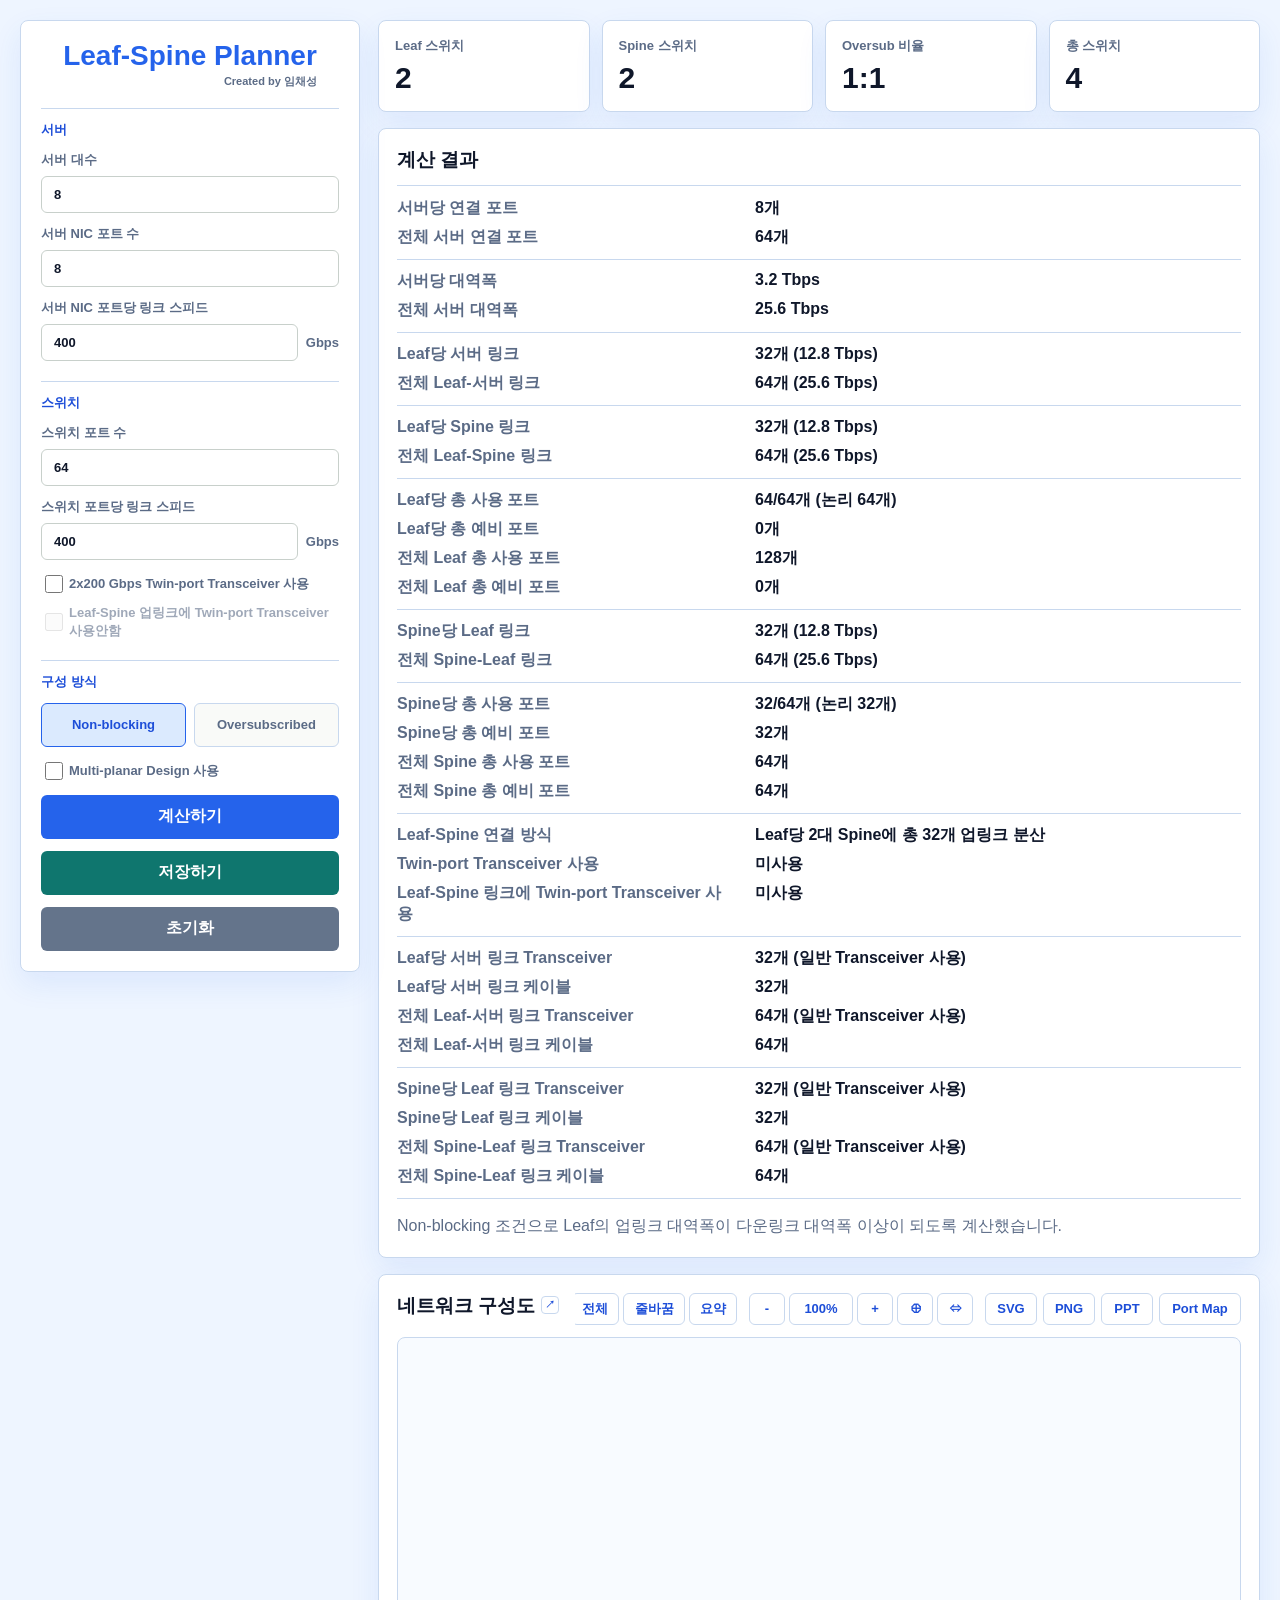
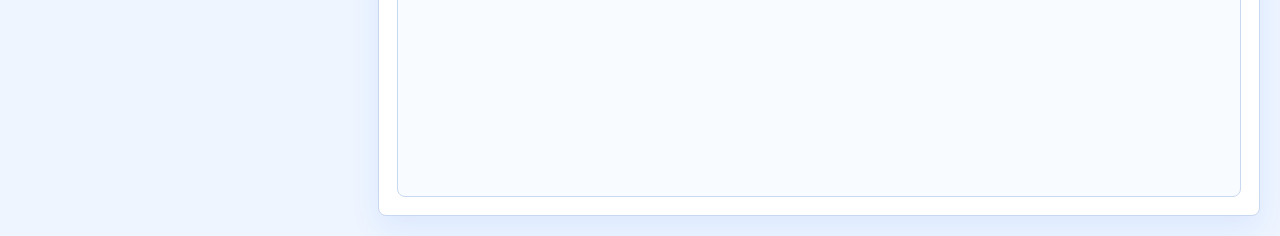
==== index.html @ 1ff8eabb "Add favicon" ====
<!doctype html>
<html lang="ko">
  <head>
    <meta charset="utf-8" />
    <meta name="viewport" content="width=device-width, initial-scale=1" />
    <title>Leaf-Spine 설계 계산기</title>
    <link rel="icon" type="image/png" sizes="96x96" href="favicon-96x96.png" />
    <link rel="stylesheet" href="styles.css" />
  </head>
  <body>
    <main class="app">
      <section class="workspace">
        <form class="panel inputs" id="networkForm">
          <div class="panel-header">
            <div class="title-lockup">
              <p class="eyebrow">Leaf-Spine Planner</p>
              <span class="title-credit">Created by 임채성</span>
            </div>
          </div>

          <div class="section-title">서버</div>
          <label>
            <span>서버 대수</span>
            <input id="serverCount" type="number" min="1" step="1" value="8" required />
          </label>
          <label>
            <span>서버 NIC 포트 수</span>
            <input id="serverNicPorts" type="number" min="1" step="1" value="8" required />
          </label>
          <label>
            <span>서버 NIC 포트당 링크 스피드</span>
            <div class="inline-field">
              <input id="serverLinkSpeed" type="number" min="1" step="1" value="400" required />
              <span>Gbps</span>
            </div>
          </label>

          <div class="section-title">스위치</div>
          <label>
            <span>스위치 포트 수</span>
            <input id="switchPorts" type="number" min="2" step="1" value="64" required />
          </label>
          <label>
            <span>스위치 포트당 링크 스피드</span>
            <div class="inline-field">
              <input id="switchLinkSpeed" type="number" min="1" step="1" value="400" required />
              <span>Gbps</span>
            </div>
          </label>
          <label class="check-row">
            <input id="useTwinPort" type="checkbox" />
            <span id="twinPortLabel">2x200 Twin-port Transceiver 사용</span>
          </label>
          <label class="check-row sub-check-row">
            <input id="disableUplinkTwinPort" type="checkbox" />
            <span>Leaf-Spine 업링크에 Twin-port Transceiver 사용안함</span>
          </label>

          <div class="section-title">구성 방식</div>
          <div class="segmented" role="radiogroup" aria-label="구성 방식">
            <label>
              <input type="radio" name="topologyMode" value="nonblocking" checked />
              <span>Non-blocking</span>
            </label>
            <label>
              <input type="radio" name="topologyMode" value="oversubscribed" />
              <span>Oversubscribed</span>
            </label>
          </div>
          <label id="oversubField" class="hidden">
            <span>목표 Oversub 비율</span>
            <div class="inline-field">
              <span>1 :</span>
              <input id="targetOversub" type="number" min="1.1" step="0.1" value="3" />
            </div>
            <small class="field-note">서버 NIC는 모두 Leaf에 연결하고, Leaf-Spine 링크 수와 대역폭을 줄여 목표 1:n oversubscription을 맞춥니다.</small>
          </label>

          <button type="submit">계산하기</button>
          <button id="exportPdf" class="save-report" type="button">저장하기</button>
          <button id="resetInputs" class="reset-inputs" type="button">초기화</button>
          <label class="check-row">
            <input id="useMultiPlanar" type="checkbox" />
            <span>Multi-planar Design 사용</span>
          </label>
          <label id="podField" class="hidden">
            <span>Pod당 서버 수</span>
            <input id="podServerCount" type="number" min="1" step="1" value="64" />
          </label>
        </form>

        <section class="results">
          <div class="summary-grid">
            <article class="metric">
              <span>Leaf 스위치</span>
              <strong id="leafCount">-</strong>
            </article>
            <article class="metric">
              <span>Spine 스위치</span>
              <strong id="spineCount">-</strong>
            </article>
            <article class="metric">
              <span>Oversub 비율</span>
              <strong id="oversubRatio">-</strong>
            </article>
            <article class="metric">
              <span>총 스위치</span>
              <strong id="totalSwitches">-</strong>
            </article>
          </div>

          <article class="panel detail">
            <div class="detail-title">
              <h2>계산 결과</h2>
              <span id="calculationStatus" class="status-badge hidden">구성 불가</span>
            </div>
            <dl id="detailList"></dl>
            <p id="message" class="message"></p>
          </article>

          <article class="panel diagram-panel">
            <div class="diagram-title">
              <div class="diagram-heading">
                <h2>네트워크 구성도</h2>
                <button id="openDiagramWindow" class="icon-button" type="button" title="새 창에서 보기" aria-label="새 창에서 보기">↗</button>
              </div>
              <div class="diagram-actions">
                <span id="diagramCaption">입력 후 구성이 표시됩니다</span>
                <div class="view-controls" aria-label="구성도 보기 방식">
                  <button id="viewFull" type="button" data-view="full">전체</button>
                  <button id="viewWrapped" type="button" data-view="wrapped">줄바꿈</button>
                  <button id="viewSummary" type="button" data-view="summary">요약</button>
                </div>
                <div class="zoom-controls" aria-label="구성도 확대 축소">
                  <button id="zoomOut" type="button" title="축소">-</button>
                  <button id="zoomReset" type="button" title="원래 크기">100%</button>
                  <button id="zoomIn" type="button" title="확대">+</button>
                  <button id="zoomCenter" type="button" title="가운데 정렬" aria-label="가운데 정렬">⨁</button>
                  <button id="zoomFit" type="button" title="화면에 맞춤" aria-label="화면에 맞춤">⇔</button>
                </div>
                <div class="export-controls" aria-label="구성도 다운로드">
                  <button id="exportSvg" type="button">SVG</button>
                  <button id="exportPng" type="button">PNG</button>
                  <button id="exportPptx" type="button">PPT</button>
                  <button id="openPortMapWindow" type="button">Port Map</button>
                </div>
              </div>
            </div>
            <div id="diagram" class="diagram" aria-label="Leaf-Spine topology diagram"></div>
          </article>
        </section>
      </section>
    </main>

    <script src="calculator.js"></script>
    <script src="export-utils.js"></script>
    <script src="diagram.js"></script>
    <script src="report.js"></script>
    <script src="app.js"></script>
    <script src="portmap.js"></script>
  </body>
</html>
---- styles.css ----
:root {
  color-scheme: light;
  font-family:
    Inter, "Segoe UI", "Noto Sans KR", Apple SD Gothic Neo, Arial, sans-serif;
  --bg: #eef5ff;
  --ink: #0f172a;
  --muted: #5b6b86;
  --line: #c8d8ee;
  --panel: #ffffff;
  --accent: #2563eb;
  --accent-dark: #1d4ed8;
  --leaf: #2563eb;
  --spine: #b45309;
  --server: #475569;
}

* {
  box-sizing: border-box;
}

body {
  margin: 0;
  min-height: 100vh;
  background: var(--bg);
  color: var(--ink);
  overflow-x: hidden;
}

.app {
  width: 100%;
  max-width: 1320px;
  margin: 0;
  padding: 20px;
}

.workspace {
  display: grid;
  grid-template-columns: 340px minmax(0, 1fr);
  gap: 18px;
  align-items: start;
}

.panel,
.metric {
  background: var(--panel);
  border: 1px solid var(--line);
  border-radius: 8px;
  box-shadow: 0 12px 30px rgba(37, 99, 235, 0.09);
}

.inputs {
  position: sticky;
  top: 20px;
  display: grid;
  gap: 12px;
  padding: 20px;
}

.panel-header {
  text-align: center;
}

.panel-header h1 {
  margin: 6px 0 4px;
  font-size: 23px;
  line-height: 1.25;
}

.title-lockup {
  display: inline-grid;
  justify-items: end;
}

.eyebrow {
  margin: 0;
  color: var(--accent);
  font-size: 28px;
  font-weight: 900;
  letter-spacing: 0;
  line-height: 1.1;
}

.title-credit {
  margin-top: 3px;
  color: var(--muted);
  font-size: 11px;
  font-weight: 800;
  line-height: 1.2;
}

.section-title {
  margin-top: 8px;
  padding-top: 12px;
  border-top: 1px solid var(--line);
  color: var(--accent-dark);
  font-size: 13px;
  font-weight: 800;
}

label {
  display: grid;
  gap: 7px;
  color: var(--muted);
  font-size: 13px;
  font-weight: 700;
}

input {
  width: 100%;
  border: 1px solid #c8d0cb;
  border-radius: 6px;
  padding: 10px 12px;
  color: var(--ink);
  font: inherit;
  background: #fff;
}

input:focus {
  outline: 3px solid rgba(37, 99, 235, 0.16);
  border-color: var(--accent);
}

.inline-field {
  display: grid;
  grid-template-columns: 1fr auto;
  gap: 8px;
  align-items: center;
}

.inline-field span {
  color: var(--muted);
  font-weight: 800;
}

.field-note {
  display: block;
  margin-top: 7px;
  color: var(--muted);
  font-size: 12px;
  line-height: 1.45;
}

.check-row {
  grid-template-columns: 18px 1fr;
  gap: 10px;
  align-items: center;
}

.check-row input {
  width: 18px;
  height: 18px;
}

.sub-check-row {
  margin-top: -4px;
}

.check-row.is-disabled {
  color: var(--muted);
  opacity: 0.58;
}

.check-row.is-disabled input {
  cursor: not-allowed;
}

.segmented {
  display: grid;
  grid-template-columns: 1fr 1fr;
  gap: 8px;
}

.segmented label {
  display: block;
}

.segmented input {
  position: absolute;
  opacity: 0;
}

.segmented span {
  display: grid;
  min-height: 44px;
  place-items: center;
  border: 1px solid var(--line);
  border-radius: 6px;
  background: #f9faf8;
  color: var(--muted);
  font-size: 13px;
  font-weight: 800;
}

.segmented input:checked + span {
  border-color: var(--accent);
  background: #dbeafe;
  color: var(--accent-dark);
}

.hidden {
  display: none;
}

button {
  min-height: 44px;
  border: 0;
  border-radius: 6px;
  background: var(--accent);
  color: #fff;
  font: inherit;
  font-weight: 900;
  cursor: pointer;
}

button:hover {
  background: var(--accent-dark);
}

.inputs button[type="submit"] {
  order: 99;
}

.save-report {
  order: 100;
  background: #0f766e;
}

.save-report:hover {
  background: #115e59;
}

.reset-inputs {
  order: 101;
  background: #64748b;
}

.reset-inputs:hover {
  background: #475569;
}

.results {
  display: grid;
  gap: 16px;
}

.summary-grid {
  display: grid;
  grid-template-columns: repeat(4, minmax(0, 1fr));
  gap: 12px;
}

.metric {
  padding: 16px;
}

.metric span {
  display: block;
  color: var(--muted);
  font-size: 13px;
  font-weight: 800;
}

.metric strong {
  display: block;
  margin-top: 6px;
  font-size: 30px;
}

.detail,
.diagram-panel {
  padding: 18px;
}

h2 {
  margin: 0 0 12px;
  font-size: 19px;
}

.detail-title {
  display: flex;
  align-items: center;
  gap: 8px;
  margin-bottom: 12px;
  padding-bottom: 12px;
  border-bottom: 1px solid var(--line);
}

.detail-title h2 {
  margin: 0;
}

.status-badge {
  display: inline-grid;
  min-height: 22px;
  place-items: center;
  border: 1px solid #fecaca;
  border-radius: 999px;
  background: #fff1f2;
  color: #be123c;
  font-size: 12px;
  font-weight: 900;
  padding: 0 9px;
  white-space: nowrap;
}

.status-badge.hidden {
  display: none;
}

dl {
  display: grid;
  grid-template-columns: minmax(180px, 0.7fr) 1fr;
  gap: 8px 18px;
  margin: 0;
}

dt {
  color: var(--muted);
  font-weight: 800;
}

dd {
  margin: 0;
  font-weight: 750;
}

.detail-separator {
  grid-column: 1 / -1;
  height: 1px;
  margin: 3px 0;
  border-top: 1px solid var(--line);
}

.message {
  margin: 12px 0 0;
  color: var(--muted);
  line-height: 1.55;
}

.diagram-title {
  display: grid;
  grid-template-columns: max-content minmax(0, 1fr);
  gap: 16px;
  align-items: start;
  margin-bottom: 12px;
}

.diagram-heading {
  display: flex;
  gap: 6px;
  align-items: center;
  min-width: 0;
}

.diagram-heading h2 {
  margin: 0;
  white-space: nowrap;
}

.icon-button {
  display: inline-grid;
  width: 18px;
  min-height: 18px;
  place-items: center;
  border: 1px solid var(--line);
  border-radius: 4px;
  background: #fff;
  color: var(--accent-dark);
  font-size: 10px;
  font-weight: 900;
  line-height: 1;
  padding: 0;
  transform: translateY(-1px);
}

.icon-button:hover {
  background: #dbeafe;
}

.diagram-actions {
  display: flex;
  gap: 12px;
  align-items: center;
  flex-wrap: nowrap;
  justify-content: flex-end;
  min-width: 0;
  overflow: hidden;
}

@media (min-width: 1600px) {
  .workspace {
    grid-template-columns: 340px minmax(0, 1fr);
  }

  .summary-grid {
    gap: 14px;
  }
}

.diagram-actions span {
  flex: 0 1 auto;
  min-width: 0;
  color: var(--muted);
  font-size: 13px;
  font-weight: 800;
  overflow: hidden;
  text-overflow: ellipsis;
  white-space: nowrap;
}

.zoom-controls,
.view-controls,
.export-controls {
  display: inline-grid;
  align-items: center;
  flex: 0 0 auto;
}

.view-controls {
  grid-template-columns: 48px 62px 48px;
  gap: 4px;
}

.zoom-controls {
  grid-template-columns: 36px 64px 36px 36px 36px;
  gap: 4px;
}

.export-controls {
  grid-template-columns: 52px 52px 52px 82px;
  gap: 6px;
}

.zoom-controls button,
.view-controls button,
.export-controls button {
  min-height: 32px;
  padding: 0;
  border: 1px solid var(--line);
  border-radius: 6px;
  background: #fff;
  color: var(--accent-dark);
  font-size: 13px;
  font-weight: 900;
}

.zoom-controls button:hover,
.view-controls button:hover,
.export-controls button:hover {
  background: #dbeafe;
}

.view-controls button.is-active {
  background: var(--accent);
  border-color: var(--accent);
  color: #fff;
}

.diagram {
  position: relative;
  overflow: hidden;
  border: 1px solid var(--line);
  border-radius: 8px;
  background: #f8fbff;
  overscroll-behavior: contain;
  height: 560px;
  height: clamp(460px, calc(100vh - 540px), 540px);
  cursor: grab;
  user-select: none;
  -webkit-user-select: none;
  touch-action: none;
}

.diagram.is-dragging {
  cursor: grabbing;
}

svg {
  display: block;
  width: 100%;
  height: 100%;
  shape-rendering: geometricPrecision;
  text-rendering: geometricPrecision;
}

.link {
  stroke: #5f8f73;
  stroke-width: 1.35;
  vector-effect: non-scaling-stroke;
}

.uplink {
  stroke: #8d6b54;
  stroke-width: 1.45;
  vector-effect: non-scaling-stroke;
}

.node rect,
.node circle {
  stroke-width: 1.2;
  vector-effect: non-scaling-stroke;
}

.node text {
  fill: #fff;
  font-size: 12px;
  font-weight: 800;
  text-anchor: middle;
  dominant-baseline: middle;
}

.ellipsis-node rect {
  fill: #eef2f7;
  stroke: #94a3b8;
  stroke-dasharray: 4 4;
}

.ellipsis-node text {
  fill: #334155;
  font-size: 18px;
}

.ellipsis-node .ellipsis-label {
  fill: #64748b;
  font-size: 10px;
}

.spine .switch-body {
  fill: var(--spine);
  stroke: #92400e;
}

.leaf .switch-body {
  fill: var(--leaf);
  stroke: #1e40af;
}

.switch-face {
  fill: rgba(255, 255, 255, 0.14);
  stroke: rgba(255, 255, 255, 0.22);
}

.switch-port {
  fill: #e5e7eb;
  stroke: #111827;
  stroke-width: 0.6;
}

.switch-led {
  fill: #86efac;
  stroke: #166534;
  stroke-width: 0.7;
}

.spine text,
.leaf text {
  fill: var(--ink);
  font-size: 11px;
}

.server rect {
  fill: var(--server);
  stroke: #334155;
}

.server .server-body {
  fill: var(--server);
  stroke: #334155;
}

.server .server-face {
  fill: #64748b;
  stroke: #334155;
}

.server .nic-port {
  fill: #bbf7d0;
  stroke: #1f2937;
  stroke-width: 0.8;
}

.server .server-led {
  fill: #86efac;
  stroke: #166534;
  stroke-width: 0.7;
}

.server .server-name {
  font-size: 11px;
  fill: var(--ink);
}

.row-label {
  fill: var(--muted);
  font-size: 12px;
  font-weight: 900;
  text-anchor: start;
  dominant-baseline: middle;
}

.label-gutter {
  fill: #f8fbff;
  stroke: none;
}

.hint text {
  fill: var(--muted);
  font-size: 13px;
  font-weight: 800;
}

@media (max-width: 980px) {
  .app {
    padding: 14px;
  }

  .workspace,
  .summary-grid {
    grid-template-columns: 1fr;
  }

  .inputs {
    position: static;
  }

  .diagram {
    height: 520px;
  }

  dl {
    grid-template-columns: 1fr;
    gap: 4px;
  }

  dd {
    margin-bottom: 8px;
  }
}

@media print {
  @page {
    size: A4 portrait;
    margin: 8mm;
  }

  * {
    print-color-adjust: exact;
    -webkit-print-color-adjust: exact;
  }

  body {
    min-width: 0;
    background: #fff;
  }

  .app {
    width: 100%;
    max-width: none;
    padding: 0;
  }

  .workspace {
    display: block;
  }

  .panel {
    break-inside: avoid;
    box-shadow: none;
    border-color: #c8d8ee;
    padding: 10px;
  }

  .inputs {
    position: static;
    display: grid;
    grid-template-columns: repeat(3, 1fr);
    gap: 6px 10px;
    margin-bottom: 8px;
  }

  .inputs h1,
  .inputs button[type="submit"],
  .save-report,
  .reset-inputs,
  .diagram-actions,
  .icon-button {
    display: none;
  }

  .outputs {
    display: block;
  }

  .summary-grid {
    grid-template-columns: repeat(4, 1fr);
    gap: 8px;
    margin-bottom: 8px;
  }

  .detail {
    margin-bottom: 8px;
  }

  .detail dl {
    grid-template-columns: repeat(2, minmax(0, 1fr));
    gap: 4px 10px;
  }

  .diagram-panel {
    break-before: auto;
  }

  .diagram-title {
    margin-bottom: 8px;
  }

  .diagram {
    height: 118mm;
    border-color: #c8d8ee;
    cursor: default;
  }

  .diagram svg {
    width: 100%;
    height: 100%;
  }
}
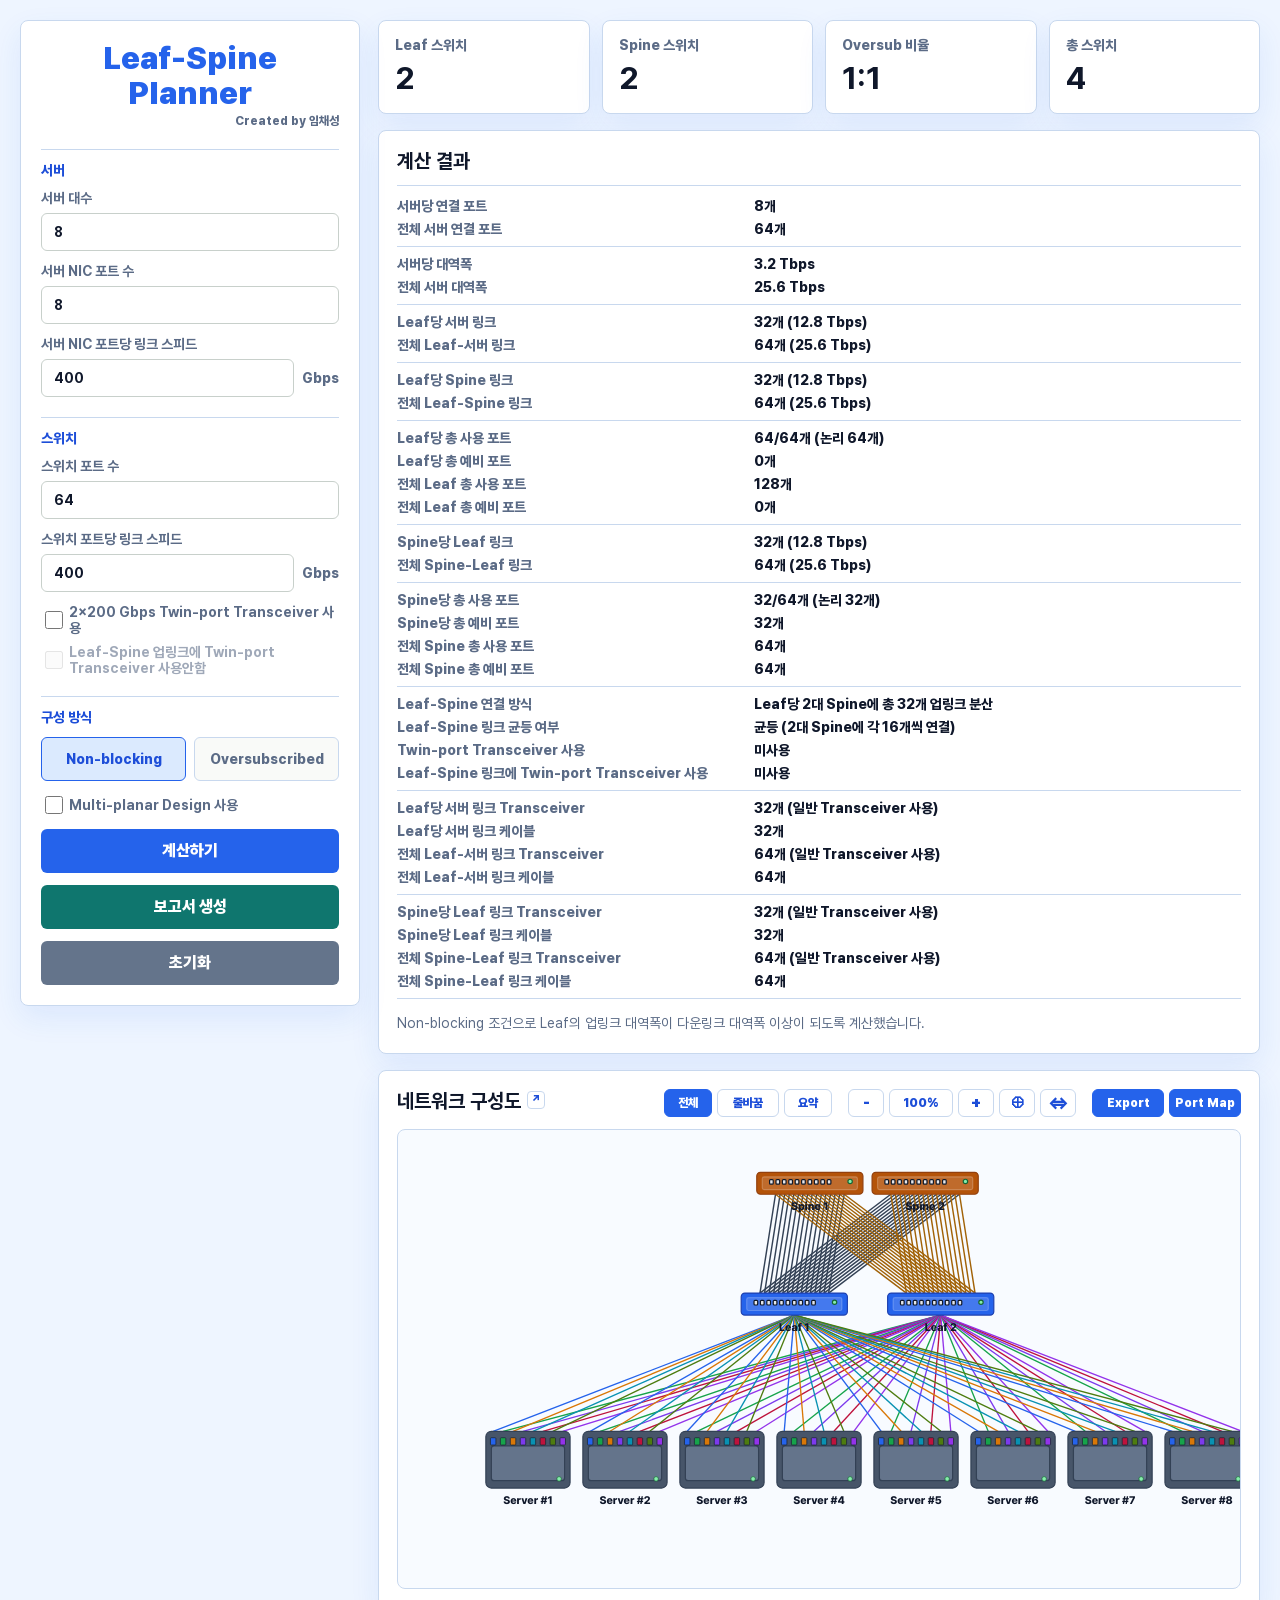
==== commit 74cb800d: "Finalize export and embedded font support" ====
--- a/index.html
+++ b/index.html
@@ -77,7 +77,13 @@
           </label>
 
           <button type="submit">계산하기</button>
-          <button id="exportPdf" class="save-report" type="button">저장하기</button>
+          <div id="reportExportMenu" class="export-menu report-export">
+            <button id="exportPdf" class="save-report" type="button">보고서 생성</button>
+            <div class="export-menu-list" role="menu" aria-label="보고서 저장 형식">
+              <button type="button" data-export-value="svg">SVG</button>
+              <button type="button" data-export-value="pdf">PDF</button>
+            </div>
+          </div>
           <button id="resetInputs" class="reset-inputs" type="button">초기화</button>
           <label class="check-row">
             <input id="useMultiPlanar" type="checkbox" />
@@ -139,9 +145,14 @@
                   <button id="zoomFit" type="button" title="화면에 맞춤" aria-label="화면에 맞춤">⇔</button>
                 </div>
                 <div class="export-controls" aria-label="구성도 다운로드">
-                  <button id="exportSvg" type="button">SVG</button>
-                  <button id="exportPng" type="button">PNG</button>
-                  <button id="exportPptx" type="button">PPT</button>
+                  <div id="topologyExportMenu" class="export-menu">
+                    <button id="exportDiagram" type="button">Export</button>
+                    <div class="export-menu-list" role="menu" aria-label="구성도 저장 형식">
+                      <button type="button" data-export-value="svg">SVG</button>
+                      <button type="button" data-export-value="png">PNG</button>
+                      <button type="button" data-export-value="ppt">PPT</button>
+                    </div>
+                  </div>
                   <button id="openPortMapWindow" type="button">Port Map</button>
                 </div>
               </div>
@@ -155,6 +166,7 @@
     <script src="calculator.js"></script>
     <script src="export-utils.js"></script>
     <script src="diagram.js"></script>
+    <script src="report-font.js"></script>
     <script src="report.js"></script>
     <script src="app.js"></script>
     <script src="portmap.js"></script>
--- a/styles.css
+++ b/styles.css
@@ -1,7 +1,7 @@
-:root {
+﻿:root {
   color-scheme: light;
   font-family:
-    Inter, "Segoe UI", "Noto Sans KR", Apple SD Gothic Neo, Arial, sans-serif;
+    "Pretendard", Arial, sans-serif;
   --bg: #eef5ff;
   --ink: #0f172a;
   --muted: #5b6b86;
@@ -14,6 +14,78 @@
   --server: #475569;
 }
 
+@font-face {
+  font-family: "Pretendard";
+  src: url("fonts/Pretendard-Thin.ttf") format("truetype");
+  font-weight: 100;
+  font-style: normal;
+  font-display: swap;
+}
+
+@font-face {
+  font-family: "Pretendard";
+  src: url("fonts/Pretendard-ExtraLight.ttf") format("truetype");
+  font-weight: 200;
+  font-style: normal;
+  font-display: swap;
+}
+
+@font-face {
+  font-family: "Pretendard";
+  src: url("fonts/Pretendard-Light.ttf") format("truetype");
+  font-weight: 300;
+  font-style: normal;
+  font-display: swap;
+}
+
+@font-face {
+  font-family: "Pretendard";
+  src: url("fonts/Pretendard-Regular.ttf") format("truetype");
+  font-weight: 400;
+  font-style: normal;
+  font-display: swap;
+}
+
+@font-face {
+  font-family: "Pretendard";
+  src: url("fonts/Pretendard-Medium.ttf") format("truetype");
+  font-weight: 500;
+  font-style: normal;
+  font-display: swap;
+}
+
+@font-face {
+  font-family: "Pretendard";
+  src: url("fonts/Pretendard-SemiBold.ttf") format("truetype");
+  font-weight: 600;
+  font-style: normal;
+  font-display: swap;
+}
+
+@font-face {
+  font-family: "Pretendard";
+  src: url("fonts/Pretendard-Bold.ttf") format("truetype");
+  font-weight: 700;
+  font-style: normal;
+  font-display: swap;
+}
+
+@font-face {
+  font-family: "Pretendard";
+  src: url("fonts/Pretendard-ExtraBold.ttf") format("truetype");
+  font-weight: 800;
+  font-style: normal;
+  font-display: swap;
+}
+
+@font-face {
+  font-family: "Pretendard";
+  src: url("fonts/Pretendard-Black.ttf") format("truetype");
+  font-weight: 900;
+  font-style: normal;
+  font-display: swap;
+}
+
 * {
   box-sizing: border-box;
 }
@@ -62,7 +134,7 @@
 
 .panel-header h1 {
   margin: 6px 0 4px;
-  font-size: 23px;
+  font-size: 25px;
   line-height: 1.25;
 }
 
@@ -74,7 +146,7 @@
 .eyebrow {
   margin: 0;
   color: var(--accent);
-  font-size: 28px;
+  font-size: 32px;
   font-weight: 900;
   letter-spacing: 0;
   line-height: 1.1;
@@ -83,7 +155,7 @@
 .title-credit {
   margin-top: 3px;
   color: var(--muted);
-  font-size: 11px;
+  font-size: 12px;
   font-weight: 800;
   line-height: 1.2;
 }
@@ -93,7 +165,7 @@
   padding-top: 12px;
   border-top: 1px solid var(--line);
   color: var(--accent-dark);
-  font-size: 13px;
+  font-size: 14px;
   font-weight: 800;
 }
 
@@ -101,7 +173,7 @@
   display: grid;
   gap: 7px;
   color: var(--muted);
-  font-size: 13px;
+  font-size: 14px;
   font-weight: 700;
 }
 
@@ -115,11 +187,27 @@
   background: #fff;
 }
 
+select {
+  min-height: 44px;
+  border: 1px solid var(--line);
+  border-radius: 6px;
+  padding: 0 34px 0 12px;
+  color: var(--ink);
+  font: inherit;
+  font-weight: 900;
+  background: #fff;
+}
+
 input:focus {
   outline: 3px solid rgba(37, 99, 235, 0.16);
   border-color: var(--accent);
 }
 
+select:focus {
+  outline: 3px solid rgba(37, 99, 235, 0.16);
+  border-color: var(--accent);
+}
+
 .inline-field {
   display: grid;
   grid-template-columns: 1fr auto;
@@ -134,10 +222,11 @@
 
 .field-note {
   display: block;
-  margin-top: 7px;
-  color: var(--muted);
-  font-size: 12px;
-  line-height: 1.45;
+  margin: 12px 0 0;
+  color: var(--muted);
+  font-size: 14px;
+  font-weight: 400;
+  line-height: 1.55;
 }
 
 .check-row {
@@ -187,7 +276,7 @@
   border-radius: 6px;
   background: #f9faf8;
   color: var(--muted);
-  font-size: 13px;
+  font-size: 14px;
   font-weight: 800;
 }
 
@@ -220,8 +309,12 @@
   order: 99;
 }
 
+.report-export {
+  order: 100;
+}
+
 .save-report {
-  order: 100;
+  width: 100%;
   background: #0f766e;
 }
 
@@ -256,14 +349,14 @@
 .metric span {
   display: block;
   color: var(--muted);
-  font-size: 13px;
+  font-size: 14px;
   font-weight: 800;
 }
 
 .metric strong {
   display: block;
   margin-top: 6px;
-  font-size: 30px;
+  font-size: 32px;
 }
 
 .detail,
@@ -273,7 +366,7 @@
 
 h2 {
   margin: 0 0 12px;
-  font-size: 19px;
+  font-size: 20px;
 }
 
 .detail-title {
@@ -297,7 +390,7 @@
   border-radius: 999px;
   background: #fff1f2;
   color: #be123c;
-  font-size: 12px;
+  font-size: 14px;
   font-weight: 900;
   padding: 0 9px;
   white-space: nowrap;
@@ -310,30 +403,33 @@
 dl {
   display: grid;
   grid-template-columns: minmax(180px, 0.7fr) 1fr;
-  gap: 8px 18px;
+  gap: 7px 16px;
   margin: 0;
 }
 
 dt {
   color: var(--muted);
+  font-size: 14px;
   font-weight: 800;
 }
 
 dd {
   margin: 0;
+  font-size: 14px;
   font-weight: 750;
 }
 
 .detail-separator {
   grid-column: 1 / -1;
   height: 1px;
-  margin: 3px 0;
+  margin: 2px 0;
   border-top: 1px solid var(--line);
 }
 
 .message {
   margin: 12px 0 0;
   color: var(--muted);
+  font-size: 14px;
   line-height: 1.55;
 }
 
@@ -366,7 +462,7 @@
   border-radius: 4px;
   background: #fff;
   color: var(--accent-dark);
-  font-size: 10px;
+  font-size: 11px;
   font-weight: 900;
   line-height: 1;
   padding: 0;
@@ -379,12 +475,12 @@
 
 .diagram-actions {
   display: flex;
-  gap: 12px;
+  gap: 16px;
   align-items: center;
   flex-wrap: nowrap;
   justify-content: flex-end;
   min-width: 0;
-  overflow: hidden;
+  overflow: visible;
 }
 
 @media (min-width: 1600px) {
@@ -401,7 +497,7 @@
   flex: 0 1 auto;
   min-width: 0;
   color: var(--muted);
-  font-size: 13px;
+  font-size: 14px;
   font-weight: 800;
   overflow: hidden;
   text-overflow: ellipsis;
@@ -418,36 +514,110 @@
 
 .view-controls {
   grid-template-columns: 48px 62px 48px;
-  gap: 4px;
+  gap: 5px;
 }
 
 .zoom-controls {
   grid-template-columns: 36px 64px 36px 36px 36px;
-  gap: 4px;
-}
-
-.export-controls {
-  grid-template-columns: 52px 52px 52px 82px;
-  gap: 6px;
+  gap: 5px;
 }
 
 .zoom-controls button,
 .view-controls button,
 .export-controls button {
-  min-height: 32px;
+  min-height: 28px;
   padding: 0;
   border: 1px solid var(--line);
   border-radius: 6px;
   background: #fff;
   color: var(--accent-dark);
-  font-size: 13px;
+  font-size: 12px;
   font-weight: 900;
+}
+
+.export-controls {
+  display: flex;
+  gap: 5px;
+}
+
+.export-controls .export-menu,
+.export-controls #exportDiagram,
+.export-controls #openPortMapWindow {
+  width: 72px;
+}
+
+.export-controls #exportDiagram,
+.export-controls #openPortMapWindow {
+  border-color: var(--accent);
+  background: var(--accent);
+  color: #fff;
 }
 
 .zoom-controls button:hover,
 .view-controls button:hover,
 .export-controls button:hover {
   background: #dbeafe;
+}
+
+.export-controls #exportDiagram:hover,
+.export-controls #openPortMapWindow:hover {
+  border-color: var(--accent-dark);
+  background: var(--accent-dark);
+}
+
+.export-menu {
+  position: relative;
+  min-width: 0;
+}
+
+.export-menu-list {
+  position: absolute;
+  top: calc(100% + 6px);
+  right: 0;
+  z-index: 20;
+  display: none;
+  min-width: 100%;
+  padding: 6px;
+  border: 1px solid var(--line);
+  border-radius: 8px;
+  background: #fff;
+  box-shadow: 0 14px 34px rgba(15, 23, 42, 0.16);
+}
+
+.export-menu.is-open .export-menu-list {
+  display: grid;
+  gap: 4px;
+}
+
+.report-export .export-menu-list {
+  left: 0;
+  right: auto;
+  width: 100%;
+}
+
+.export-menu-list button {
+  width: 100%;
+  min-height: 28px;
+  justify-content: start;
+  padding: 0 10px;
+  border: 0;
+  background: #fff;
+  color: var(--accent-dark);
+  text-align: left;
+  font-size: 12px;
+  font-weight: 900;
+}
+
+.export-menu-list button:hover {
+  background: #dbeafe;
+}
+
+.zoom-controls button {
+  font-size: 16px;
+}
+
+#zoomReset {
+  font-size: 12px;
 }
 
 .view-controls button.is-active {
@@ -503,7 +673,7 @@
 
 .node text {
   fill: #fff;
-  font-size: 12px;
+  font-size: 14px;
   font-weight: 800;
   text-anchor: middle;
   dominant-baseline: middle;
@@ -517,12 +687,12 @@
 
 .ellipsis-node text {
   fill: #334155;
-  font-size: 18px;
+  font-size: 19px;
 }
 
 .ellipsis-node .ellipsis-label {
   fill: #64748b;
-  font-size: 10px;
+  font-size: 11px;
 }
 
 .spine .switch-body {
@@ -555,7 +725,7 @@
 .spine text,
 .leaf text {
   fill: var(--ink);
-  font-size: 11px;
+  font-size: 12px;
 }
 
 .server rect {
@@ -586,13 +756,13 @@
 }
 
 .server .server-name {
-  font-size: 11px;
+  font-size: 12px;
   fill: var(--ink);
 }
 
 .row-label {
   fill: var(--muted);
-  font-size: 12px;
+  font-size: 14px;
   font-weight: 900;
   text-anchor: start;
   dominant-baseline: middle;
@@ -605,7 +775,7 @@
 
 .hint text {
   fill: var(--muted);
-  font-size: 13px;
+  font-size: 14px;
   font-weight: 800;
 }
 
@@ -680,7 +850,7 @@
 
   .inputs h1,
   .inputs button[type="submit"],
-  .save-report,
+  .report-export,
   .reset-inputs,
   .diagram-actions,
   .icon-button {
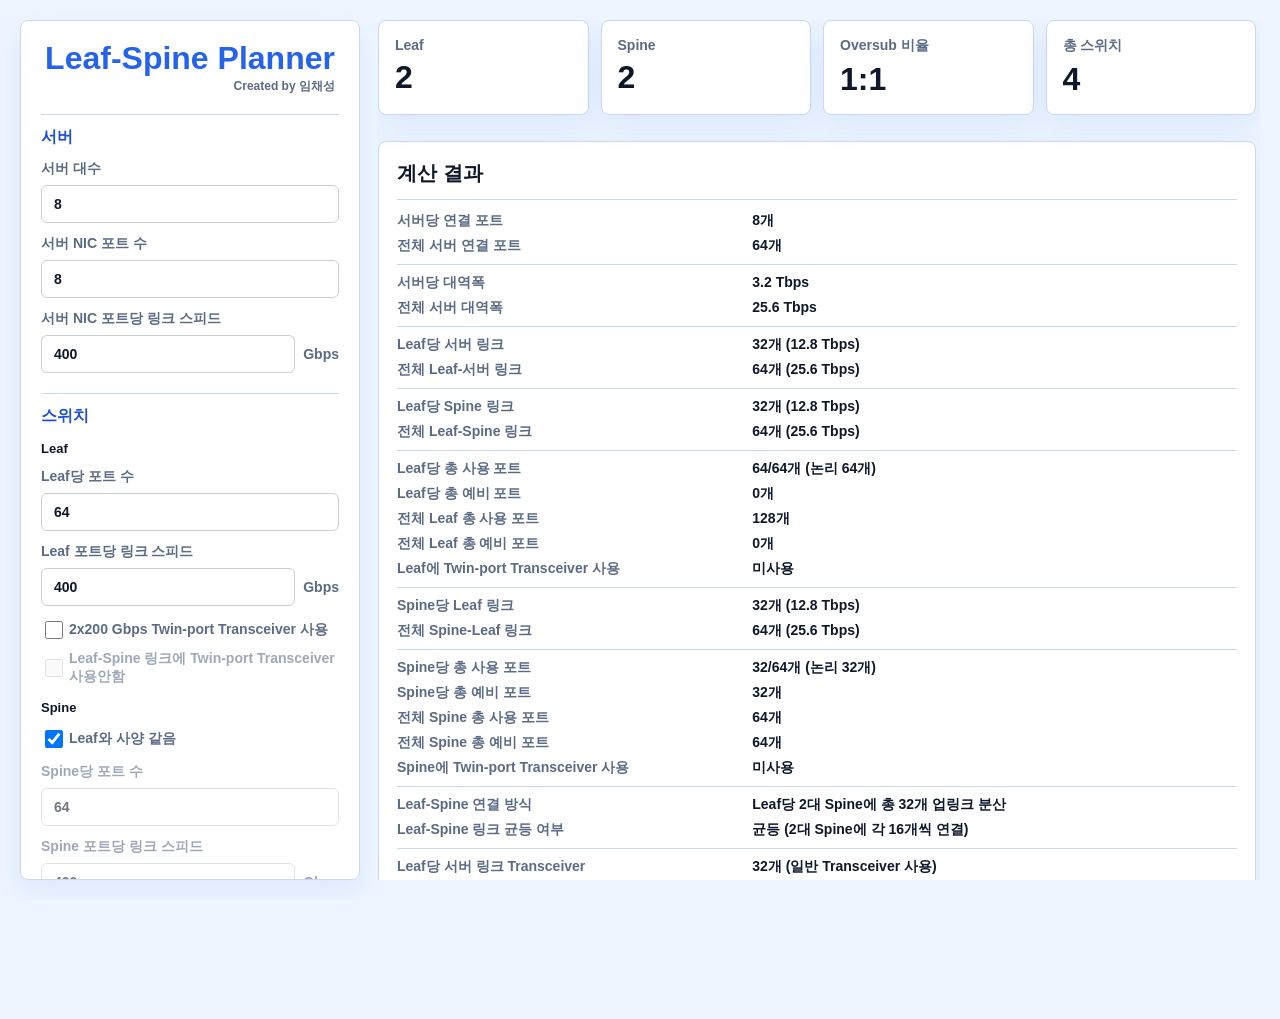
==== commit 10138ef7: "Refine multi-planar fabric calculation" ====
--- a/index.html
+++ b/index.html
@@ -4,8 +4,8 @@
     <meta charset="utf-8" />
     <meta name="viewport" content="width=device-width, initial-scale=1" />
     <title>Leaf-Spine 설계 계산기</title>
-    <link rel="icon" type="image/png" sizes="96x96" href="favicon-96x96.png" />
-    <link rel="stylesheet" href="styles.css" />
+    <link rel="icon" type="image/png" sizes="96x96" href="assets/images/favicon-96x96.png" />
+    <link rel="stylesheet" href="assets/css/styles.css" />
   </head>
   <body>
     <main class="app">
@@ -36,12 +36,13 @@
           </label>
 
           <div class="section-title">스위치</div>
-          <label>
-            <span>스위치 포트 수</span>
+          <div class="subsection-title">Leaf</div>
+          <label>
+            <span>Leaf당 포트 수</span>
             <input id="switchPorts" type="number" min="2" step="1" value="64" required />
           </label>
           <label>
-            <span>스위치 포트당 링크 스피드</span>
+            <span>Leaf 포트당 링크 스피드</span>
             <div class="inline-field">
               <input id="switchLinkSpeed" type="number" min="1" step="1" value="400" required />
               <span>Gbps</span>
@@ -53,7 +54,28 @@
           </label>
           <label class="check-row sub-check-row">
             <input id="disableUplinkTwinPort" type="checkbox" />
-            <span>Leaf-Spine 업링크에 Twin-port Transceiver 사용안함</span>
+            <span>Leaf-Spine 링크에 Twin-port Transceiver 사용안함</span>
+          </label>
+
+          <div class="subsection-title">Spine</div>
+          <label class="check-row">
+            <input id="spineSameAsLeaf" type="checkbox" checked />
+            <span>Leaf와 사양 같음</span>
+          </label>
+          <label>
+            <span>Spine당 포트 수</span>
+            <input id="spineSwitchPorts" type="number" min="2" step="1" value="64" required disabled />
+          </label>
+          <label>
+            <span>Spine 포트당 링크 스피드</span>
+            <div class="inline-field">
+              <input id="spineSwitchLinkSpeed" type="number" min="1" step="1" value="400" required disabled />
+              <span>Gbps</span>
+            </div>
+          </label>
+          <label class="check-row">
+            <input id="spineUseTwinPort" type="checkbox" />
+            <span id="spineTwinPortLabel">2x200 Twin-port Transceiver 사용</span>
           </label>
 
           <div class="section-title">구성 방식</div>
@@ -89,6 +111,10 @@
             <input id="useMultiPlanar" type="checkbox" />
             <span>Multi-planar Design 사용</span>
           </label>
+          <label class="check-row">
+            <input id="useMultiPods" type="checkbox" />
+            <span>Multi-pods Design 사용</span>
+          </label>
           <label id="podField" class="hidden">
             <span>Pod당 서버 수</span>
             <input id="podServerCount" type="number" min="1" step="1" value="64" />
@@ -98,11 +124,11 @@
         <section class="results">
           <div class="summary-grid">
             <article class="metric">
-              <span>Leaf 스위치</span>
+              <span>Leaf</span>
               <strong id="leafCount">-</strong>
             </article>
             <article class="metric">
-              <span>Spine 스위치</span>
+              <span>Spine</span>
               <strong id="spineCount">-</strong>
             </article>
             <article class="metric">
@@ -163,12 +189,12 @@
       </section>
     </main>
 
-    <script src="calculator.js"></script>
-    <script src="export-utils.js"></script>
-    <script src="diagram.js"></script>
-    <script src="report-font.js"></script>
-    <script src="report.js"></script>
-    <script src="app.js"></script>
-    <script src="portmap.js"></script>
+    <script src="assets/js/calculator.js"></script>
+    <script src="assets/js/export-utils.js"></script>
+    <script src="assets/js/diagram.js"></script>
+    <script src="assets/js/report-font.js"></script>
+    <script src="assets/js/report.js"></script>
+    <script src="assets/js/app.js"></script>
+    <script src="assets/js/portmap.js"></script>
   </body>
 </html>
--- a/assets/css/styles.css
+++ b/assets/css/styles.css
@@ -0,0 +1,950 @@
+﻿:root {
+  color-scheme: light;
+  font-family:
+    "Pretendard", Arial, sans-serif;
+  --bg: #eef5ff;
+  --ink: #0f172a;
+  --muted: #5b6b86;
+  --line: #c8d8ee;
+  --panel: #ffffff;
+  --accent: #2563eb;
+  --accent-dark: #1d4ed8;
+  --leaf: #2563eb;
+  --spine: #b45309;
+  --server: #475569;
+}
+
+@font-face {
+  font-family: "Pretendard";
+  src: url("../fonts/Pretendard-Thin.ttf") format("truetype");
+  font-weight: 100;
+  font-style: normal;
+  font-display: swap;
+}
+
+@font-face {
+  font-family: "Pretendard";
+  src: url("../fonts/Pretendard-ExtraLight.ttf") format("truetype");
+  font-weight: 200;
+  font-style: normal;
+  font-display: swap;
+}
+
+@font-face {
+  font-family: "Pretendard";
+  src: url("../fonts/Pretendard-Light.ttf") format("truetype");
+  font-weight: 300;
+  font-style: normal;
+  font-display: swap;
+}
+
+@font-face {
+  font-family: "Pretendard";
+  src: url("../fonts/Pretendard-Regular.ttf") format("truetype");
+  font-weight: 400;
+  font-style: normal;
+  font-display: swap;
+}
+
+@font-face {
+  font-family: "Pretendard";
+  src: url("../fonts/Pretendard-Medium.ttf") format("truetype");
+  font-weight: 500;
+  font-style: normal;
+  font-display: swap;
+}
+
+@font-face {
+  font-family: "Pretendard";
+  src: url("../fonts/Pretendard-SemiBold.ttf") format("truetype");
+  font-weight: 600;
+  font-style: normal;
+  font-display: swap;
+}
+
+@font-face {
+  font-family: "Pretendard";
+  src: url("../fonts/Pretendard-Bold.ttf") format("truetype");
+  font-weight: 700;
+  font-style: normal;
+  font-display: swap;
+}
+
+@font-face {
+  font-family: "Pretendard";
+  src: url("../fonts/Pretendard-ExtraBold.ttf") format("truetype");
+  font-weight: 800;
+  font-style: normal;
+  font-display: swap;
+}
+
+@font-face {
+  font-family: "Pretendard";
+  src: url("../fonts/Pretendard-Black.ttf") format("truetype");
+  font-weight: 900;
+  font-style: normal;
+  font-display: swap;
+}
+
+* {
+  box-sizing: border-box;
+}
+
+body {
+  margin: 0;
+  min-height: 100vh;
+  background: var(--bg);
+  color: var(--ink);
+  overflow: hidden;
+}
+
+.app {
+  width: 100%;
+  max-width: 1320px;
+  margin: 0;
+  height: 100vh;
+  padding: 20px;
+  overflow: hidden;
+}
+
+.workspace {
+  display: grid;
+  grid-template-columns: 340px minmax(0, 1fr);
+  gap: 18px;
+  align-items: start;
+  height: 100%;
+  min-height: 0;
+}
+
+.panel,
+.metric {
+  background: var(--panel);
+  border: 1px solid var(--line);
+  border-radius: 8px;
+  box-shadow: 0 12px 30px rgba(37, 99, 235, 0.09);
+}
+
+.inputs {
+  display: grid;
+  gap: 12px;
+  padding: 20px;
+  max-height: 100%;
+  overflow-y: auto;
+  overscroll-behavior: contain;
+}
+
+.panel-header {
+  text-align: center;
+}
+
+.panel-header h1 {
+  margin: 6px 0 4px;
+  font-size: 25px;
+  line-height: 1.25;
+}
+
+.title-lockup {
+  display: inline-grid;
+  justify-items: end;
+}
+
+.eyebrow {
+  margin: 0;
+  color: var(--accent);
+  font-size: 32px;
+  font-weight: 900;
+  letter-spacing: 0;
+  line-height: 1.1;
+}
+
+.title-credit {
+  margin-top: 3px;
+  color: var(--muted);
+  font-size: 12px;
+  font-weight: 800;
+  line-height: 1.2;
+}
+
+.section-title {
+  margin-top: 8px;
+  padding-top: 12px;
+  border-top: 1px solid var(--line);
+  color: var(--accent-dark);
+  font-size: 16px;
+  font-weight: 900;
+}
+
+.subsection-title {
+  margin-top: 2px;
+  color: var(--ink);
+  font-size: 13px;
+  font-weight: 900;
+}
+
+label {
+  display: grid;
+  gap: 7px;
+  color: var(--muted);
+  font-size: 14px;
+  font-weight: 700;
+}
+
+input {
+  width: 100%;
+  border: 1px solid #c8d0cb;
+  border-radius: 6px;
+  padding: 10px 12px;
+  color: var(--ink);
+  font: inherit;
+  background: #fff;
+}
+
+select {
+  min-height: 44px;
+  border: 1px solid var(--line);
+  border-radius: 6px;
+  padding: 0 34px 0 12px;
+  color: var(--ink);
+  font: inherit;
+  font-weight: 900;
+  background: #fff;
+}
+
+input:focus {
+  outline: 3px solid rgba(37, 99, 235, 0.16);
+  border-color: var(--accent);
+}
+
+select:focus {
+  outline: 3px solid rgba(37, 99, 235, 0.16);
+  border-color: var(--accent);
+}
+
+.inline-field {
+  display: grid;
+  grid-template-columns: 1fr auto;
+  gap: 8px;
+  align-items: center;
+}
+
+.inline-field span {
+  color: var(--muted);
+  font-weight: 800;
+}
+
+.field-note {
+  display: block;
+  margin: 12px 0 0;
+  color: var(--muted);
+  font-size: 14px;
+  font-weight: 400;
+  line-height: 1.55;
+}
+
+.check-row {
+  grid-template-columns: 18px 1fr;
+  gap: 10px;
+  align-items: center;
+}
+
+.check-row input {
+  width: 18px;
+  height: 18px;
+}
+
+.sub-check-row {
+  margin-top: -4px;
+}
+
+.check-row.is-disabled {
+  color: var(--muted);
+  opacity: 0.58;
+}
+
+label.is-disabled,
+label:has(input:disabled) {
+  opacity: 0.58;
+}
+
+label.is-disabled input,
+label:has(input:disabled) input {
+  cursor: not-allowed;
+}
+
+.segmented {
+  display: grid;
+  grid-template-columns: 1fr 1fr;
+  gap: 8px;
+}
+
+.segmented label {
+  display: block;
+}
+
+.segmented input {
+  position: absolute;
+  opacity: 0;
+}
+
+.segmented span {
+  display: grid;
+  min-height: 44px;
+  place-items: center;
+  border: 1px solid var(--line);
+  border-radius: 6px;
+  background: #f9faf8;
+  color: var(--muted);
+  font-size: 14px;
+  font-weight: 800;
+}
+
+.segmented input:checked + span {
+  border-color: var(--accent);
+  background: #dbeafe;
+  color: var(--accent-dark);
+}
+
+.hidden {
+  display: none;
+}
+
+button {
+  min-height: 44px;
+  border: 0;
+  border-radius: 6px;
+  background: var(--accent);
+  color: #fff;
+  font: inherit;
+  font-weight: 900;
+  cursor: pointer;
+}
+
+button:hover {
+  background: var(--accent-dark);
+}
+
+.inputs button[type="submit"] {
+  order: 99;
+}
+
+.report-export {
+  order: 100;
+}
+
+.save-report {
+  width: 100%;
+  background: #0f766e;
+}
+
+.save-report:hover {
+  background: #115e59;
+}
+
+.reset-inputs {
+  order: 101;
+  background: #64748b;
+}
+
+.reset-inputs:hover {
+  background: #475569;
+}
+
+.results {
+  max-height: 100%;
+  min-height: 0;
+  overflow-y: auto;
+  padding-right: 4px;
+  overscroll-behavior: contain;
+  display: grid;
+  gap: 16px;
+}
+
+.summary-grid {
+  position: sticky;
+  top: 0;
+  z-index: 20;
+  display: grid;
+  grid-template-columns: repeat(4, minmax(0, 1fr));
+  gap: 12px;
+  padding-bottom: 10px;
+  background: var(--bg);
+}
+
+.metric {
+  padding: 16px;
+}
+
+.metric span {
+  display: block;
+  color: var(--muted);
+  font-size: 14px;
+  font-weight: 800;
+}
+
+.metric strong {
+  display: block;
+  margin-top: 6px;
+  font-size: 32px;
+}
+
+.detail,
+.diagram-panel {
+  padding: 18px;
+}
+
+h2 {
+  margin: 0 0 12px;
+  font-size: 20px;
+}
+
+.detail-title {
+  display: flex;
+  align-items: center;
+  gap: 8px;
+  margin-bottom: 12px;
+  padding-bottom: 12px;
+  border-bottom: 1px solid var(--line);
+}
+
+.detail-title h2 {
+  margin: 0;
+}
+
+.status-badge {
+  display: inline-grid;
+  min-height: 22px;
+  place-items: center;
+  border: 1px solid #fecaca;
+  border-radius: 999px;
+  background: #fff1f2;
+  color: #be123c;
+  font-size: 14px;
+  font-weight: 900;
+  padding: 0 9px;
+  white-space: nowrap;
+}
+
+.status-badge.hidden {
+  display: none;
+}
+
+dl {
+  display: grid;
+  grid-template-columns: minmax(180px, 0.7fr) 1fr;
+  gap: 7px 16px;
+  margin: 0;
+}
+
+dt {
+  color: var(--muted);
+  font-size: 14px;
+  font-weight: 800;
+}
+
+dd {
+  margin: 0;
+  font-size: 14px;
+  font-weight: 750;
+}
+
+.detail-separator {
+  grid-column: 1 / -1;
+  height: 1px;
+  margin: 2px 0;
+  border-top: 1px solid var(--line);
+}
+
+.message {
+  margin: 12px 0 0;
+  color: var(--muted);
+  font-size: 14px;
+  line-height: 1.55;
+}
+
+.diagram-title {
+  display: grid;
+  grid-template-columns: max-content minmax(0, 1fr);
+  gap: 16px;
+  align-items: start;
+  margin-bottom: 12px;
+}
+
+.diagram-heading {
+  display: flex;
+  gap: 6px;
+  align-items: center;
+  min-width: 0;
+}
+
+.diagram-heading h2 {
+  margin: 0;
+  white-space: nowrap;
+}
+
+.icon-button {
+  display: inline-grid;
+  width: 18px;
+  min-height: 18px;
+  place-items: center;
+  border: 1px solid var(--line);
+  border-radius: 4px;
+  background: #fff;
+  color: var(--accent-dark);
+  font-size: 11px;
+  font-weight: 900;
+  line-height: 1;
+  padding: 0;
+  transform: translateY(-1px);
+}
+
+.icon-button:hover {
+  background: #dbeafe;
+}
+
+.diagram-actions {
+  display: flex;
+  gap: 16px;
+  align-items: center;
+  flex-wrap: nowrap;
+  justify-content: flex-end;
+  min-width: 0;
+  overflow: visible;
+}
+
+@media (min-width: 1600px) {
+  .workspace {
+    grid-template-columns: 340px minmax(0, 1fr);
+  }
+
+  .summary-grid {
+    gap: 14px;
+  }
+}
+
+.diagram-actions span {
+  flex: 0 1 auto;
+  min-width: 0;
+  color: var(--muted);
+  font-size: 14px;
+  font-weight: 800;
+  overflow: hidden;
+  text-overflow: ellipsis;
+  white-space: nowrap;
+}
+
+.zoom-controls,
+.view-controls,
+.export-controls {
+  display: inline-grid;
+  align-items: center;
+  flex: 0 0 auto;
+}
+
+.view-controls {
+  grid-template-columns: 48px 62px 48px;
+  gap: 5px;
+}
+
+.zoom-controls {
+  grid-template-columns: 36px 64px 36px 36px 36px;
+  gap: 5px;
+}
+
+.zoom-controls button,
+.view-controls button,
+.export-controls button {
+  min-height: 28px;
+  padding: 0;
+  border: 1px solid var(--line);
+  border-radius: 6px;
+  background: #fff;
+  color: var(--accent-dark);
+  font-size: 12px;
+  font-weight: 900;
+}
+
+.export-controls {
+  display: flex;
+  gap: 5px;
+}
+
+.export-controls .export-menu,
+.export-controls #exportDiagram,
+.export-controls #openPortMapWindow {
+  width: 72px;
+}
+
+.export-controls #exportDiagram,
+.export-controls #openPortMapWindow {
+  border-color: var(--accent);
+  background: var(--accent);
+  color: #fff;
+}
+
+.zoom-controls button:hover,
+.view-controls button:hover,
+.export-controls button:hover {
+  background: #dbeafe;
+}
+
+.export-controls #exportDiagram:hover,
+.export-controls #openPortMapWindow:hover {
+  border-color: var(--accent-dark);
+  background: var(--accent-dark);
+}
+
+.export-menu {
+  position: relative;
+  min-width: 0;
+}
+
+.export-menu-list {
+  position: absolute;
+  top: calc(100% + 6px);
+  right: 0;
+  z-index: 20;
+  display: none;
+  min-width: 100%;
+  padding: 6px;
+  border: 1px solid var(--line);
+  border-radius: 8px;
+  background: #fff;
+  box-shadow: 0 14px 34px rgba(15, 23, 42, 0.16);
+}
+
+.export-menu.is-open .export-menu-list {
+  display: grid;
+  gap: 4px;
+}
+
+.report-export .export-menu-list {
+  left: 0;
+  right: auto;
+  width: 100%;
+}
+
+.export-menu-list button {
+  width: 100%;
+  min-height: 28px;
+  justify-content: start;
+  padding: 0 10px;
+  border: 0;
+  background: #fff;
+  color: var(--accent-dark);
+  text-align: left;
+  font-size: 12px;
+  font-weight: 900;
+}
+
+.export-menu-list button:hover {
+  background: #dbeafe;
+}
+
+.zoom-controls button {
+  font-size: 16px;
+}
+
+#zoomReset {
+  font-size: 12px;
+}
+
+.view-controls button.is-active {
+  background: var(--accent);
+  border-color: var(--accent);
+  color: #fff;
+}
+
+.diagram {
+  position: relative;
+  overflow: hidden;
+  border: 1px solid var(--line);
+  border-radius: 8px;
+  background: #f8fbff;
+  overscroll-behavior: contain;
+  height: 560px;
+  height: clamp(460px, calc(100vh - 540px), 540px);
+  cursor: grab;
+  user-select: none;
+  -webkit-user-select: none;
+  touch-action: none;
+}
+
+.diagram.is-dragging {
+  cursor: grabbing;
+}
+
+svg {
+  display: block;
+  width: 100%;
+  height: 100%;
+  shape-rendering: geometricPrecision;
+  text-rendering: geometricPrecision;
+}
+
+.link {
+  stroke: #5f8f73;
+  stroke-width: 1.35;
+  vector-effect: non-scaling-stroke;
+}
+
+.uplink {
+  stroke: #8d6b54;
+  stroke-width: 1.45;
+  vector-effect: non-scaling-stroke;
+}
+
+.node rect,
+.node circle {
+  stroke-width: 1.2;
+  vector-effect: non-scaling-stroke;
+}
+
+.node text {
+  fill: #fff;
+  font-size: 14px;
+  font-weight: 800;
+  text-anchor: middle;
+  dominant-baseline: middle;
+}
+
+.ellipsis-node rect {
+  fill: #eef2f7;
+  stroke: #94a3b8;
+  stroke-dasharray: 4 4;
+}
+
+.ellipsis-node text {
+  fill: #334155;
+  font-size: 19px;
+}
+
+.ellipsis-node .ellipsis-label {
+  fill: #64748b;
+  font-size: 11px;
+}
+
+.spine .switch-body {
+  fill: var(--spine);
+  stroke: #92400e;
+}
+
+.leaf .switch-body {
+  fill: var(--leaf);
+  stroke: #1e40af;
+}
+
+.switch-face {
+  fill: rgba(255, 255, 255, 0.14);
+  stroke: rgba(255, 255, 255, 0.22);
+}
+
+.switch-port {
+  fill: #e5e7eb;
+  stroke: #111827;
+  stroke-width: 0.6;
+}
+
+.switch-led {
+  fill: #86efac;
+  stroke: #166534;
+  stroke-width: 0.7;
+}
+
+.spine text,
+.leaf text {
+  fill: var(--ink);
+  font-size: 12px;
+}
+
+.server rect {
+  fill: var(--server);
+  stroke: #334155;
+}
+
+.server .server-body {
+  fill: var(--server);
+  stroke: #334155;
+}
+
+.server .server-face {
+  fill: #64748b;
+  stroke: #334155;
+}
+
+.server .nic-port {
+  fill: #bbf7d0;
+  stroke: #1f2937;
+  stroke-width: 0.8;
+}
+
+.server .server-led {
+  fill: #86efac;
+  stroke: #166534;
+  stroke-width: 0.7;
+}
+
+.server .server-name {
+  font-size: 12px;
+  fill: var(--ink);
+}
+
+.row-label {
+  fill: var(--muted);
+  font-size: 14px;
+  font-weight: 900;
+  text-anchor: start;
+  dominant-baseline: middle;
+}
+
+.label-gutter {
+  fill: #f8fbff;
+  stroke: none;
+}
+
+.hint text {
+  fill: var(--muted);
+  font-size: 14px;
+  font-weight: 800;
+}
+
+@media (max-width: 980px) {
+  .app {
+    height: auto;
+    min-height: 100vh;
+    padding: 14px;
+    overflow: visible;
+  }
+
+  .workspace,
+  .summary-grid {
+    grid-template-columns: 1fr;
+    height: auto;
+  }
+
+  .summary-grid {
+    position: static;
+    padding-bottom: 0;
+  }
+
+  .inputs,
+  .results {
+    max-height: none;
+    overflow: visible;
+    padding-right: 0;
+  }
+
+  .diagram {
+    height: 520px;
+  }
+
+  dl {
+    grid-template-columns: 1fr;
+    gap: 4px;
+  }
+
+  dd {
+    margin-bottom: 8px;
+  }
+}
+
+@media print {
+  @page {
+    size: A4 portrait;
+    margin: 8mm;
+  }
+
+  * {
+    print-color-adjust: exact;
+    -webkit-print-color-adjust: exact;
+  }
+
+  body {
+    min-width: 0;
+    background: #fff;
+    overflow: visible;
+  }
+
+  .app {
+    width: 100%;
+    max-width: none;
+    height: auto;
+    padding: 0;
+    overflow: visible;
+  }
+
+  .workspace {
+    display: block;
+    height: auto;
+  }
+
+  .panel {
+    break-inside: avoid;
+    box-shadow: none;
+    border-color: #c8d8ee;
+    padding: 10px;
+  }
+
+  .inputs {
+    display: grid;
+    grid-template-columns: repeat(3, 1fr);
+    gap: 6px 10px;
+    margin-bottom: 8px;
+    max-height: none;
+    overflow: visible;
+  }
+
+  .results {
+    max-height: none;
+    overflow: visible;
+    padding-right: 0;
+  }
+
+  .inputs h1,
+  .inputs button[type="submit"],
+  .report-export,
+  .reset-inputs,
+  .diagram-actions,
+  .icon-button {
+    display: none;
+  }
+
+  .outputs {
+    display: block;
+  }
+
+  .summary-grid {
+    position: static;
+    grid-template-columns: repeat(4, 1fr);
+    gap: 8px;
+    margin-bottom: 8px;
+    padding-bottom: 0;
+  }
+
+  .detail {
+    margin-bottom: 8px;
+  }
+
+  .detail dl {
+    grid-template-columns: repeat(2, minmax(0, 1fr));
+    gap: 4px 10px;
+  }
+
+  .diagram-panel {
+    break-before: auto;
+  }
+
+  .diagram-title {
+    margin-bottom: 8px;
+  }
+
+  .diagram {
+    height: 118mm;
+    border-color: #c8d8ee;
+    cursor: default;
+  }
+
+  .diagram svg {
+    width: 100%;
+    height: 100%;
+  }
+}
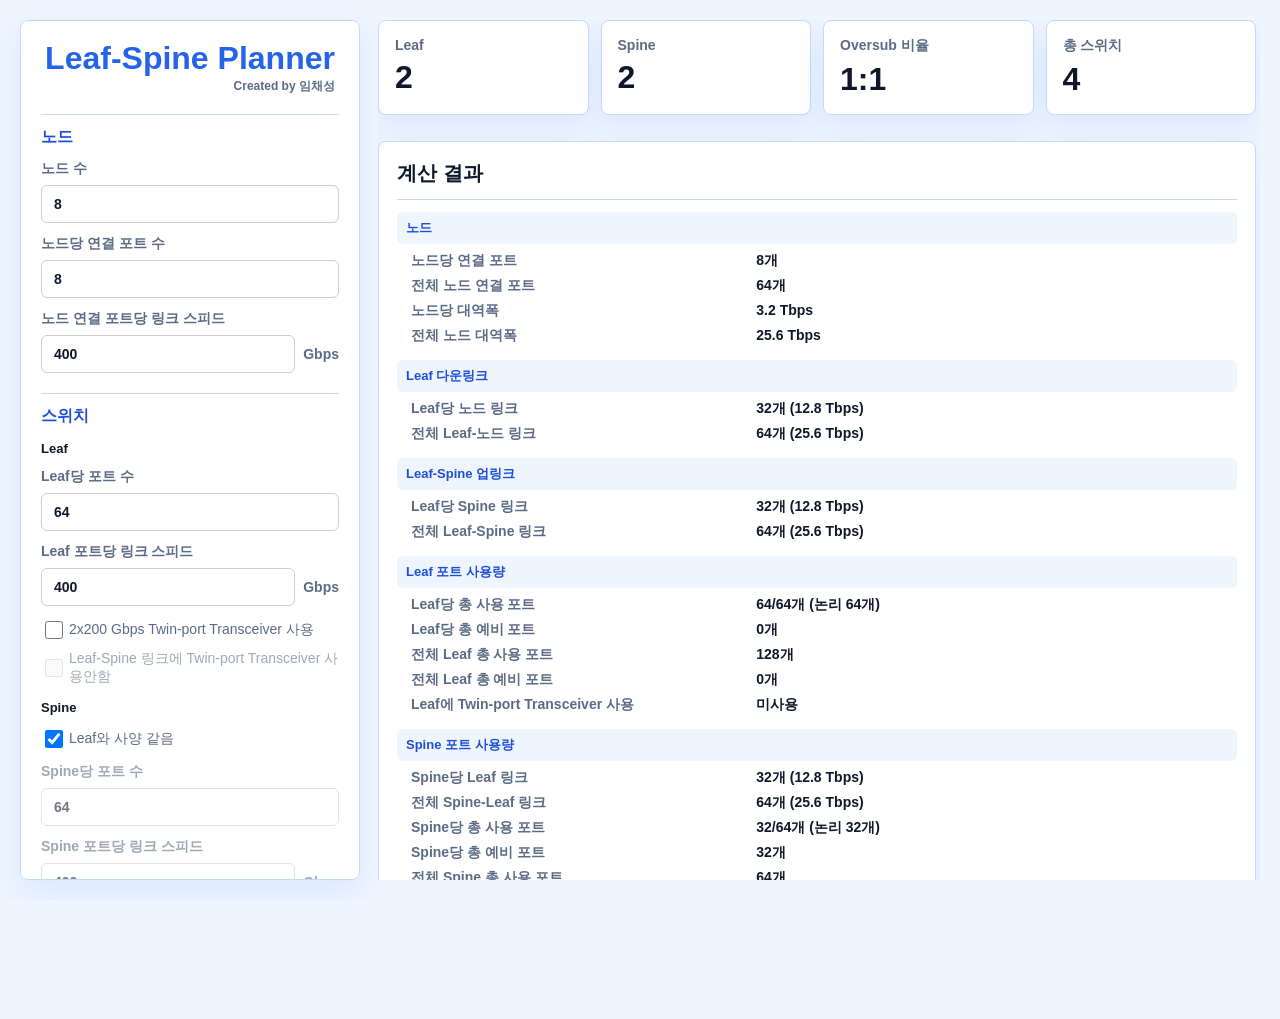
==== commit 8be03efc: "Refine report layout and topology labels" ====
--- a/index.html
+++ b/index.html
@@ -18,17 +18,17 @@
             </div>
           </div>
 
-          <div class="section-title">서버</div>
-          <label>
-            <span>서버 대수</span>
+          <div class="section-title">노드</div>
+          <label>
+            <span>노드 수</span>
             <input id="serverCount" type="number" min="1" step="1" value="8" required />
           </label>
           <label>
-            <span>서버 NIC 포트 수</span>
+            <span>노드당 연결 포트 수</span>
             <input id="serverNicPorts" type="number" min="1" step="1" value="8" required />
           </label>
           <label>
-            <span>서버 NIC 포트당 링크 스피드</span>
+            <span>노드 연결 포트당 링크 스피드</span>
             <div class="inline-field">
               <input id="serverLinkSpeed" type="number" min="1" step="1" value="400" required />
               <span>Gbps</span>
@@ -95,7 +95,7 @@
               <span>1 :</span>
               <input id="targetOversub" type="number" min="1.1" step="0.1" value="3" />
             </div>
-            <small class="field-note">서버 NIC는 모두 Leaf에 연결하고, Leaf-Spine 링크 수와 대역폭을 줄여 목표 1:n oversubscription을 맞춥니다.</small>
+            <small class="field-note">노드 NIC는 모두 Leaf에 연결하고, Leaf-Spine 링크 수와 대역폭을 줄여 목표 1:n oversubscription을 맞춥니다.</small>
           </label>
 
           <button type="submit">계산하기</button>
@@ -116,7 +116,7 @@
             <span>Multi-pods Design 사용</span>
           </label>
           <label id="podField" class="hidden">
-            <span>Pod당 서버 수</span>
+            <span>Pod당 노드 수</span>
             <input id="podServerCount" type="number" min="1" step="1" value="64" />
           </label>
         </form>
--- a/assets/css/styles.css
+++ b/assets/css/styles.css
@@ -247,6 +247,10 @@
   align-items: center;
 }
 
+.check-row span {
+  font-weight: 500;
+}
+
 .check-row input {
   width: 18px;
   height: 18px;
@@ -441,8 +445,13 @@
   font-weight: 800;
 }
 
+dl > dt:not(.detail-group):not(.detail-separator) {
+  padding-left: 14px;
+}
+
 dd {
   margin: 0;
+  padding-left: 4px;
   font-size: 14px;
   font-weight: 750;
 }
@@ -452,6 +461,21 @@
   height: 1px;
   margin: 2px 0;
   border-top: 1px solid var(--line);
+}
+
+.detail-group {
+  grid-column: 1 / -1;
+  margin: 8px 0 1px;
+  padding: 7px 9px;
+  border-radius: 6px;
+  background: #eef5ff;
+  color: var(--accent-dark);
+  font-size: 13px;
+  font-weight: 900;
+}
+
+.detail-group:first-child {
+  margin-top: 0;
 }
 
 .message {
@@ -659,7 +683,7 @@
   overflow: hidden;
   border: 1px solid var(--line);
   border-radius: 8px;
-  background: #f8fbff;
+  background: #fff;
   overscroll-behavior: contain;
   height: 560px;
   height: clamp(460px, calc(100vh - 540px), 540px);
@@ -707,6 +731,19 @@
   dominant-baseline: middle;
 }
 
+.node .node-label-bg {
+  fill: #fff;
+  stroke: #111827;
+  stroke-width: 0.75;
+  vector-effect: non-scaling-stroke;
+}
+
+.node .node-label {
+  fill: #0f172a;
+  font-size: 10.5px;
+  font-weight: 450;
+}
+
 .ellipsis-node rect {
   fill: #eef2f7;
   stroke: #94a3b8;
@@ -719,8 +756,9 @@
 }
 
 .ellipsis-node .ellipsis-label {
-  fill: #64748b;
-  font-size: 11px;
+  fill: #0f172a;
+  font-size: 10px;
+  font-weight: 450;
 }
 
 .spine .switch-body {
@@ -753,7 +791,8 @@
 .spine text,
 .leaf text {
   fill: var(--ink);
-  font-size: 12px;
+  font-size: 10.5px;
+  font-weight: 450;
 }
 
 .server rect {
@@ -784,7 +823,8 @@
 }
 
 .server .server-name {
-  font-size: 12px;
+  font-size: 10.5px;
+  font-weight: 450;
   fill: var(--ink);
 }
 
@@ -797,7 +837,7 @@
 }
 
 .label-gutter {
-  fill: #f8fbff;
+  fill: #fff;
   stroke: none;
 }
 
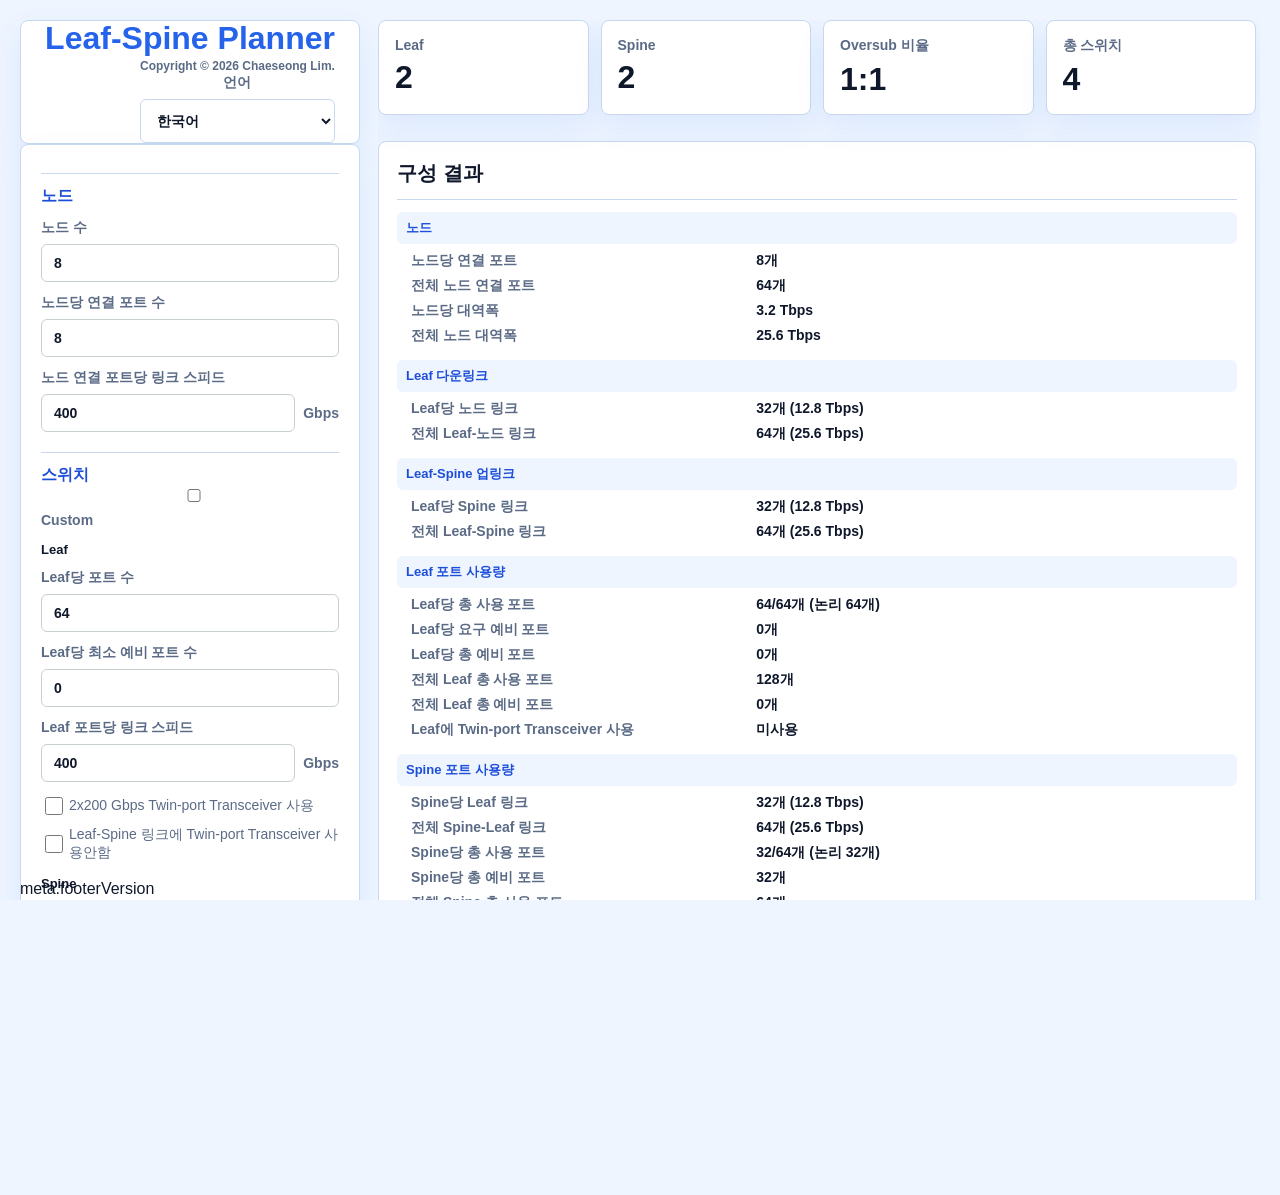
==== commit 5e8aae5a: "Debounce input rendering and fix report transceiver labels" ====
--- a/index.html
+++ b/index.html
@@ -1,200 +1,268 @@
 <!doctype html>
+<!--
+  Copyright © 2026 Chaeseong Lim.
+  This software and its underlying algorithms may not be copied, modified, distributed, reverse engineered, or used to create derivative works without explicit written permission.
+-->
 <html lang="ko">
   <head>
     <meta charset="utf-8" />
     <meta name="viewport" content="width=device-width, initial-scale=1" />
-    <title>Leaf-Spine 설계 계산기</title>
+    <title>Leaf-Spine Planner</title>
     <link rel="icon" type="image/png" sizes="96x96" href="assets/images/favicon-96x96.png" />
     <link rel="stylesheet" href="assets/css/styles.css" />
   </head>
   <body>
     <main class="app">
       <section class="workspace">
-        <form class="panel inputs" id="networkForm">
-          <div class="panel-header">
+        <aside class="sidebar">
+          <div class="panel panel-header">
             <div class="title-lockup">
-              <p class="eyebrow">Leaf-Spine Planner</p>
-              <span class="title-credit">Created by 임채성</span>
-            </div>
-          </div>
-
-          <div class="section-title">노드</div>
-          <label>
-            <span>노드 수</span>
-            <input id="serverCount" type="number" min="1" step="1" value="8" required />
-          </label>
-          <label>
-            <span>노드당 연결 포트 수</span>
-            <input id="serverNicPorts" type="number" min="1" step="1" value="8" required />
-          </label>
-          <label>
-            <span>노드 연결 포트당 링크 스피드</span>
-            <div class="inline-field">
-              <input id="serverLinkSpeed" type="number" min="1" step="1" value="400" required />
-              <span>Gbps</span>
-            </div>
-          </label>
-
-          <div class="section-title">스위치</div>
-          <div class="subsection-title">Leaf</div>
-          <label>
-            <span>Leaf당 포트 수</span>
-            <input id="switchPorts" type="number" min="2" step="1" value="64" required />
-          </label>
-          <label>
-            <span>Leaf 포트당 링크 스피드</span>
-            <div class="inline-field">
-              <input id="switchLinkSpeed" type="number" min="1" step="1" value="400" required />
-              <span>Gbps</span>
-            </div>
-          </label>
-          <label class="check-row">
-            <input id="useTwinPort" type="checkbox" />
-            <span id="twinPortLabel">2x200 Twin-port Transceiver 사용</span>
-          </label>
-          <label class="check-row sub-check-row">
-            <input id="disableUplinkTwinPort" type="checkbox" />
-            <span>Leaf-Spine 링크에 Twin-port Transceiver 사용안함</span>
-          </label>
-
-          <div class="subsection-title">Spine</div>
-          <label class="check-row">
-            <input id="spineSameAsLeaf" type="checkbox" checked />
-            <span>Leaf와 사양 같음</span>
-          </label>
-          <label>
-            <span>Spine당 포트 수</span>
-            <input id="spineSwitchPorts" type="number" min="2" step="1" value="64" required disabled />
-          </label>
-          <label>
-            <span>Spine 포트당 링크 스피드</span>
-            <div class="inline-field">
-              <input id="spineSwitchLinkSpeed" type="number" min="1" step="1" value="400" required disabled />
-              <span>Gbps</span>
-            </div>
-          </label>
-          <label class="check-row">
-            <input id="spineUseTwinPort" type="checkbox" />
-            <span id="spineTwinPortLabel">2x200 Twin-port Transceiver 사용</span>
-          </label>
-
-          <div class="section-title">구성 방식</div>
-          <div class="segmented" role="radiogroup" aria-label="구성 방식">
-            <label>
-              <input type="radio" name="topologyMode" value="nonblocking" checked />
-              <span>Non-blocking</span>
-            </label>
-            <label>
-              <input type="radio" name="topologyMode" value="oversubscribed" />
-              <span>Oversubscribed</span>
-            </label>
-          </div>
-          <label id="oversubField" class="hidden">
-            <span>목표 Oversub 비율</span>
-            <div class="inline-field">
-              <span>1 :</span>
-              <input id="targetOversub" type="number" min="1.1" step="0.1" value="3" />
-            </div>
-            <small class="field-note">노드 NIC는 모두 Leaf에 연결하고, Leaf-Spine 링크 수와 대역폭을 줄여 목표 1:n oversubscription을 맞춥니다.</small>
-          </label>
-
-          <button type="submit">계산하기</button>
-          <div id="reportExportMenu" class="export-menu report-export">
-            <button id="exportPdf" class="save-report" type="button">보고서 생성</button>
-            <div class="export-menu-list" role="menu" aria-label="보고서 저장 형식">
-              <button type="button" data-export-value="svg">SVG</button>
-              <button type="button" data-export-value="pdf">PDF</button>
-            </div>
-          </div>
-          <button id="resetInputs" class="reset-inputs" type="button">초기화</button>
-          <label class="check-row">
-            <input id="useMultiPlanar" type="checkbox" />
-            <span>Multi-planar Design 사용</span>
-          </label>
-          <label class="check-row">
-            <input id="useMultiPods" type="checkbox" />
-            <span>Multi-pods Design 사용</span>
-          </label>
-          <label id="podField" class="hidden">
-            <span>Pod당 노드 수</span>
-            <input id="podServerCount" type="number" min="1" step="1" value="64" />
-          </label>
-        </form>
+              <p class="eyebrow" data-i18n="meta.appTitle">Leaf-Spine Planner</p>
+              <div class="title-meta-row">
+                <span class="title-credit" data-i18n="meta.credit">Copyright © 2026 Chaeseong Lim.</span>
+                <label class="language-control">
+                  <span class="sr-only" data-i18n="language.label">Language</span>
+                  <select id="languageSelect" aria-label="Language" data-i18n-aria-label="language.label">
+                    <option value="ko">한국어</option>
+                    <option value="en" disabled>English</option>
+                  </select>
+                </label>
+              </div>
+            </div>
+          </div>
+
+          <div class="sidebar-scroll">
+            <form class="panel inputs" id="networkForm">
+              <div class="section-title" data-i18n="sidebar.nodeSection">노드</div>
+            <label>
+              <span data-i18n="sidebar.nodeCount">노드 수</span>
+              <input id="serverCount" type="number" min="1" step="1" value="8" required />
+            </label>
+            <label>
+              <span data-i18n="sidebar.nodeLinkPortCount">노드당 연결 포트 수</span>
+              <input id="serverNicPorts" type="number" min="1" step="1" value="8" required />
+            </label>
+            <label>
+              <span data-i18n="sidebar.nodeLinkPortSpeed">노드 연결 포트당 링크 스피드</span>
+              <div class="inline-field">
+                <input id="serverLinkSpeed" type="number" min="1" step="1" value="400" required />
+                <span>Gbps</span>
+              </div>
+            </label>
+            <small id="nodeTwinPortNotice" class="field-note node-twin-notice hidden">Multi-planar Design 가이드에 따라 2x200 Gbps Twin-port Transceiver 적용</small>
+
+            <div class="section-title section-title-with-action">
+              <span data-i18n="sidebar.switchSection">스위치</span>
+              <label class="title-check">
+                <input id="useCustomSwitchCounts" type="checkbox" />
+                <span>Custom</span>
+              </label>
+            </div>
+            <div class="subsection-title">Leaf</div>
+            <label id="customLeafCountField" class="hidden">
+              <span data-i18n="sidebar.leafCount">Leaf 수</span>
+              <input id="customLeafCount" type="number" min="2" step="1" value="2" required />
+            </label>
+            <label>
+              <span data-i18n="sidebar.leafPorts">Leaf당 포트 수</span>
+              <input id="switchPorts" type="number" min="2" step="1" value="64" required />
+            </label>
+            <label>
+              <span data-i18n="sidebar.leafMinSparePorts">Leaf당 최소 예비 포트 수</span>
+              <input id="leafMinSparePorts" type="number" min="0" step="1" value="0" required />
+            </label>
+            <label>
+              <span data-i18n="sidebar.leafLinkSpeed">Leaf 포트당 링크 스피드</span>
+              <div class="inline-field">
+                <input id="switchLinkSpeed" type="number" min="1" step="1" value="400" required />
+                <span>Gbps</span>
+              </div>
+            </label>
+            <label class="check-row">
+              <input id="useTwinPort" type="checkbox" />
+              <span id="twinPortLabel">2x200 Twin-port Transceiver 사용</span>
+            </label>
+            <label class="check-row sub-check-row">
+              <input id="disableUplinkTwinPort" type="checkbox" />
+              <span data-i18n="sidebar.leafSpineDisableTwinPort">Leaf-Spine 링크에 Twin-port Transceiver 사용안함</span>
+            </label>
+            <div class="subsection-title">Spine</div>
+            <label id="customSpineCountField" class="hidden">
+              <span data-i18n="sidebar.spineCount">Spine 수</span>
+              <input id="customSpineCount" type="number" min="2" step="1" value="2" required />
+            </label>
+            <label class="check-row">
+              <input id="spineSameAsLeaf" type="checkbox" checked />
+              <span data-i18n="sidebar.spineSameAsLeaf">Leaf와 사양 같음</span>
+            </label>
+            <label>
+              <span data-i18n="sidebar.spinePorts">Spine당 포트 수</span>
+              <input id="spineSwitchPorts" type="number" min="2" step="1" value="64" required disabled />
+            </label>
+            <label>
+              <span data-i18n="sidebar.spineLinkSpeed">Spine 포트당 링크 스피드</span>
+              <div class="inline-field">
+                <input id="spineSwitchLinkSpeed" type="number" min="1" step="1" value="400" required disabled />
+                <span>Gbps</span>
+              </div>
+            </label>
+            <label class="check-row">
+              <input id="spineUseTwinPort" type="checkbox" />
+              <span id="spineTwinPortLabel">2x200 Twin-port Transceiver 사용</span>
+            </label>
+
+            <div class="section-title" data-i18n="sidebar.topologySection">구성 방식</div>
+            <div class="segmented" role="radiogroup" aria-label="구성 방식" data-i18n-aria-label="sidebar.topologyAriaLabel">
+              <label>
+                <input type="radio" name="topologyMode" value="nonblocking" checked />
+                <span data-i18n="sidebar.nonBlocking">Non-blocking</span>
+              </label>
+              <label>
+                <input type="radio" name="topologyMode" value="oversubscribed" />
+                <span data-i18n="sidebar.oversubscribed">Oversubscribed</span>
+              </label>
+            </div>
+            <label id="oversubField" class="hidden">
+              <span data-i18n="sidebar.targetOversub">목표 Oversub 비율</span>
+              <div class="inline-field">
+                <span>1 :</span>
+                <input id="targetOversub" type="number" min="1.1" step="0.1" value="3" />
+              </div>
+              <small class="field-note" data-i18n="sidebar.oversubNote">노드 연결 포트는 모두 Leaf에 연결하고, Leaf-Spine 링크 수와 대역폭을 줄여 목표 1:n oversubscription을 맞춥니다.</small>
+            </label>
+
+            <label class="check-row">
+              <input id="useMultiPlanar" type="checkbox" />
+              <span data-i18n="sidebar.useMultiPlanar">Multi-planar Design 사용</span>
+            </label>
+            <label class="check-row">
+              <input id="useMultiPods" type="checkbox" />
+              <span data-i18n="sidebar.useMultiPods">Multi-pods Design 사용</span>
+            </label>
+              <label id="podField" class="hidden">
+                <span data-i18n="sidebar.podNodeCount">Pod당 노드 수</span>
+                <input id="podServerCount" type="number" min="1" step="1" value="64" />
+              </label>
+
+            <div class="form-actions-separator" aria-hidden="true"></div>
+            <button type="submit" data-i18n="sidebar.configure">구성하기</button>
+            <div id="reportExportMenu" class="export-menu report-export">
+              <button id="exportPdf" class="save-report" type="button" data-i18n="sidebar.createReport">보고서 생성</button>
+              <div class="export-menu-list" role="menu" aria-label="보고서 저장 형식" data-i18n-aria-label="sidebar.reportExportFormat">
+                <button type="button" data-export-value="svg">SVG</button>
+                <button type="button" data-export-value="pdf">PDF</button>
+              </div>
+            </div>
+            <div id="inputTransferMenu" class="export-menu input-transfer-menu hidden">
+              <button id="importExportInputs" class="reset-inputs" type="button" data-i18n="sidebar.inputTransfer">내보내기/불러오기</button>
+              <div class="export-menu-list" role="menu" aria-label="입력값 내보내기 불러오기" data-i18n-aria-label="sidebar.inputTransferAriaLabel">
+                <button type="button" data-export-value="export-json" data-i18n="sidebar.exportInputsJson">구성 값 내보내기(JSON)</button>
+                <button type="button" data-export-value="import-json" data-i18n="sidebar.importInputsJson">구성 값 불러오기(JSON)</button>
+              </div>
+            </div>
+            <input id="importInputsFile" class="hidden-file-input" type="file" accept="application/json,.json" />
+            <button id="resetInputs" class="reset-inputs" type="button" data-i18n="sidebar.reset">초기화</button>
+            </form>
+          </div>
+        </aside>
 
         <section class="results">
-          <div class="summary-grid">
-            <article class="metric">
-              <span>Leaf</span>
+          <div class="summary-shell">
+            <div class="summary-grid">
+            <article class="metric">
+              <span data-i18n="summary.leaf">Leaf</span>
               <strong id="leafCount">-</strong>
             </article>
             <article class="metric">
-              <span>Spine</span>
+              <span data-i18n="summary.spine">Spine</span>
               <strong id="spineCount">-</strong>
             </article>
             <article class="metric">
-              <span>Oversub 비율</span>
+              <span data-i18n="summary.oversubRatio">Oversub 비율</span>
               <strong id="oversubRatio">-</strong>
             </article>
             <article class="metric">
-              <span>총 스위치</span>
+              <span data-i18n="summary.totalSwitches">총 스위치</span>
               <strong id="totalSwitches">-</strong>
             </article>
-          </div>
-
-          <article class="panel detail">
-            <div class="detail-title">
-              <h2>계산 결과</h2>
-              <span id="calculationStatus" class="status-badge hidden">구성 불가</span>
-            </div>
-            <dl id="detailList"></dl>
-            <p id="message" class="message"></p>
-          </article>
-
-          <article class="panel diagram-panel">
-            <div class="diagram-title">
-              <div class="diagram-heading">
-                <h2>네트워크 구성도</h2>
-                <button id="openDiagramWindow" class="icon-button" type="button" title="새 창에서 보기" aria-label="새 창에서 보기">↗</button>
-              </div>
-              <div class="diagram-actions">
-                <span id="diagramCaption">입력 후 구성이 표시됩니다</span>
-                <div class="view-controls" aria-label="구성도 보기 방식">
-                  <button id="viewFull" type="button" data-view="full">전체</button>
-                  <button id="viewWrapped" type="button" data-view="wrapped">줄바꿈</button>
-                  <button id="viewSummary" type="button" data-view="summary">요약</button>
+            </div>
+          </div>
+
+          <div class="results-scroll">
+            <article class="panel detail">
+              <div class="detail-title">
+                <h2 data-i18n="results.title">구성 결과</h2>
+                <span id="calculationStatus" class="status-badge hidden" data-i18n="results.infeasibleBadge">구성 불가</span>
+              </div>
+              <dl id="detailList"></dl>
+              <p id="message" class="message"></p>
+            </article>
+
+            <article class="panel diagram-panel">
+              <div class="diagram-title">
+                <div class="diagram-heading">
+                  <h2 data-i18n="diagram.title">네트워크 구성도</h2>
+                  <button id="openDiagramWindow" class="icon-button" type="button" title="새 창에서 보기" aria-label="새 창에서 보기" data-i18n-title="diagram.openInNewWindow" data-i18n-aria-label="diagram.openInNewWindow">↗</button>
                 </div>
-                <div class="zoom-controls" aria-label="구성도 확대 축소">
-                  <button id="zoomOut" type="button" title="축소">-</button>
-                  <button id="zoomReset" type="button" title="원래 크기">100%</button>
-                  <button id="zoomIn" type="button" title="확대">+</button>
-                  <button id="zoomCenter" type="button" title="가운데 정렬" aria-label="가운데 정렬">⨁</button>
-                  <button id="zoomFit" type="button" title="화면에 맞춤" aria-label="화면에 맞춤">⇔</button>
+                <div class="diagram-actions">
+                  <span id="diagramCaption" data-i18n="diagram.captionReady">입력 후 구성이 표시됩니다</span>
+                  <div class="view-controls" aria-label="구성도 보기 방식" data-i18n-aria-label="diagram.viewModeAriaLabel">
+                    <button id="viewFull" type="button" data-view="full" data-i18n="diagram.viewFull">전체</button>
+                    <button id="viewWrapped" type="button" data-view="wrapped" data-i18n="diagram.viewWrapped">줄바꿈</button>
+                    <button id="viewSummary" type="button" data-view="summary" data-i18n="diagram.viewSummary">요약</button>
+                  </div>
+                  <div class="zoom-controls" aria-label="구성도 확대 축소" data-i18n-aria-label="diagram.zoomAriaLabel">
+                    <button id="zoomOut" type="button" title="축소" data-i18n-title="diagram.zoomOut">-</button>
+                    <button id="zoomReset" type="button" title="원래 크기" data-i18n-title="diagram.zoomReset">100%</button>
+                    <button id="zoomIn" type="button" title="확대" data-i18n-title="diagram.zoomIn">+</button>
+                    <button id="zoomCenter" type="button" title="가운데 정렬" aria-label="가운데 정렬" data-i18n-title="diagram.center" data-i18n-aria-label="diagram.center">⨁</button>
+                    <button id="zoomFit" type="button" title="화면에 맞춤" aria-label="화면에 맞춤" data-i18n-title="diagram.fitToScreen" data-i18n-aria-label="diagram.fitToScreen">⇔</button>
+                  </div>
+                  <div class="export-controls" aria-label="구성도 다운로드" data-i18n-aria-label="diagram.exportAriaLabel">
+                    <div id="topologyExportMenu" class="export-menu">
+                      <button id="exportDiagram" type="button" data-i18n="diagram.exportButton">Export</button>
+                      <div class="export-menu-list" role="menu" aria-label="구성도 저장 형식" data-i18n-aria-label="diagram.exportFormatAriaLabel">
+                        <button type="button" data-export-value="svg">SVG</button>
+                        <button type="button" data-export-value="png">PNG</button>
+                        <button type="button" data-export-value="ppt">PPT</button>
+                      </div>
+                    </div>
+                    <button id="openPortMapWindow" type="button" data-i18n="diagram.portMapButton">Port Map</button>
+                  </div>
                 </div>
-                <div class="export-controls" aria-label="구성도 다운로드">
-                  <div id="topologyExportMenu" class="export-menu">
-                    <button id="exportDiagram" type="button">Export</button>
-                    <div class="export-menu-list" role="menu" aria-label="구성도 저장 형식">
-                      <button type="button" data-export-value="svg">SVG</button>
-                      <button type="button" data-export-value="png">PNG</button>
-                      <button type="button" data-export-value="ppt">PPT</button>
-                    </div>
-                  </div>
-                  <button id="openPortMapWindow" type="button">Port Map</button>
-                </div>
-              </div>
-            </div>
-            <div id="diagram" class="diagram" aria-label="Leaf-Spine topology diagram"></div>
-          </article>
+              </div>
+              <div id="diagram" class="diagram" aria-label="Leaf-Spine topology diagram"></div>
+            </article>
+          </div>
         </section>
       </section>
+      <footer class="app-footer">
+        <span class="app-footer-version" data-i18n="meta.footerVersion">Ver. 1.0</span>
+        <div class="app-footer-right">
+          <p class="app-footer-notice">
+            <span class="app-footer-notice-text" data-i18n="meta.footerNotice">This software and its underlying algorithms may not be copied, modified, distributed, reverse engineered, or used to create derivative works without explicit written permission.</span>
+          </p>
+          <p
+            class="app-footer-contact"
+            data-email-user="cslim"
+            data-email-domain="itcen"
+            data-email-tld="com"
+          ></p>
+        </div>
+      </footer>
     </main>
 
+    <script src="assets/js/i18n.js"></script>
     <script src="assets/js/calculator.js"></script>
+    <script src="assets/js/input-state.js"></script>
     <script src="assets/js/export-utils.js"></script>
+    <script src="assets/js/render-scheduler.js"></script>
     <script src="assets/js/diagram.js"></script>
-    <script src="assets/js/report-font.js"></script>
-    <script src="assets/js/report.js"></script>
+    <script src="assets/js/diagram-geometry.js"></script>
+    <script src="assets/js/diagram-api.js"></script>
+    <script src="assets/js/report-api.js"></script>
+    <script src="assets/js/portmap.js"></script>
+    <script src="assets/js/portmap-api.js"></script>
     <script src="assets/js/app.js"></script>
-    <script src="assets/js/portmap.js"></script>
   </body>
 </html>
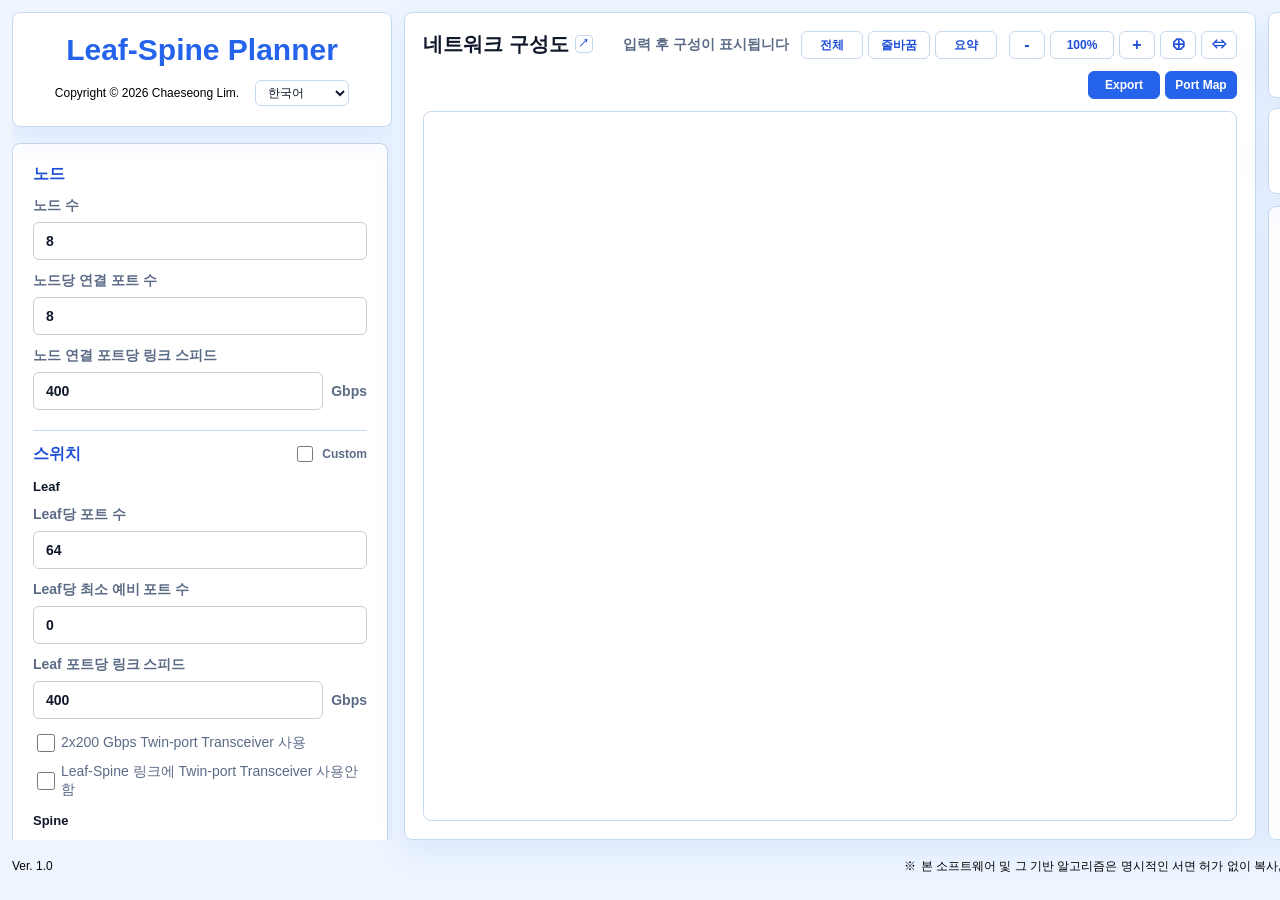
==== commit 32acce97: "Refine report and port map layout" ====
--- a/index.html
+++ b/index.html
@@ -17,7 +17,7 @@
         <aside class="sidebar">
           <div class="panel panel-header">
             <div class="title-lockup">
-              <p class="eyebrow" data-i18n="meta.appTitle">Leaf-Spine Planner</p>
+              <p id="appTitle" class="eyebrow" role="button" tabindex="0" data-i18n="meta.appTitle">Leaf-Spine Planner</p>
               <div class="title-meta-row">
                 <span class="title-credit" data-i18n="meta.credit">Copyright © 2026 Chaeseong Lim.</span>
                 <label class="language-control">
@@ -257,6 +257,7 @@
     <script src="assets/js/input-state.js"></script>
     <script src="assets/js/export-utils.js"></script>
     <script src="assets/js/render-scheduler.js"></script>
+    <script src="assets/js/diagram-highlight.js"></script>
     <script src="assets/js/diagram.js"></script>
     <script src="assets/js/diagram-geometry.js"></script>
     <script src="assets/js/diagram-api.js"></script>
--- a/assets/css/styles.css
+++ b/assets/css/styles.css
@@ -1,4 +1,9 @@
-﻿:root {
+/*
+ * Copyright © 2026 Chaeseong Lim.
+ * This software and its underlying algorithms may not be copied, modified, distributed, reverse engineered, or used to create derivative works without explicit written permission.
+ */
+
+:root {
   color-scheme: light;
   font-family:
     "Pretendard", Arial, sans-serif;
@@ -12,35 +17,15 @@
   --leaf: #2563eb;
   --spine: #b45309;
   --server: #475569;
+  --footer-bottom-offset: 10px;
+  --footer-reserved-height: 30px;
+  --footer-content-gap: 20px;
+  --body-horizontal-scrollbar-height: 0px;
 }
 
 @font-face {
   font-family: "Pretendard";
-  src: url("../fonts/Pretendard-Thin.ttf") format("truetype");
-  font-weight: 100;
-  font-style: normal;
-  font-display: swap;
-}
-
-@font-face {
-  font-family: "Pretendard";
-  src: url("../fonts/Pretendard-ExtraLight.ttf") format("truetype");
-  font-weight: 200;
-  font-style: normal;
-  font-display: swap;
-}
-
-@font-face {
-  font-family: "Pretendard";
-  src: url("../fonts/Pretendard-Light.ttf") format("truetype");
-  font-weight: 300;
-  font-style: normal;
-  font-display: swap;
-}
-
-@font-face {
-  font-family: "Pretendard";
-  src: url("../fonts/Pretendard-Regular.ttf") format("truetype");
+  src: url("../fonts/Pretendard-1.3.9/web/static/woff2-subset/Pretendard-Regular.subset.woff2") format("woff2");
   font-weight: 400;
   font-style: normal;
   font-display: swap;
@@ -48,7 +33,7 @@
 
 @font-face {
   font-family: "Pretendard";
-  src: url("../fonts/Pretendard-Medium.ttf") format("truetype");
+  src: url("../fonts/Pretendard-1.3.9/web/static/woff2-subset/Pretendard-Medium.subset.woff2") format("woff2");
   font-weight: 500;
   font-style: normal;
   font-display: swap;
@@ -56,7 +41,7 @@
 
 @font-face {
   font-family: "Pretendard";
-  src: url("../fonts/Pretendard-SemiBold.ttf") format("truetype");
+  src: url("../fonts/Pretendard-1.3.9/web/static/woff2-subset/Pretendard-SemiBold.subset.woff2") format("woff2");
   font-weight: 600;
   font-style: normal;
   font-display: swap;
@@ -64,7 +49,7 @@
 
 @font-face {
   font-family: "Pretendard";
-  src: url("../fonts/Pretendard-Bold.ttf") format("truetype");
+  src: url("../fonts/Pretendard-1.3.9/web/static/woff2-subset/Pretendard-Bold.subset.woff2") format("woff2");
   font-weight: 700;
   font-style: normal;
   font-display: swap;
@@ -72,7 +57,7 @@
 
 @font-face {
   font-family: "Pretendard";
-  src: url("../fonts/Pretendard-ExtraBold.ttf") format("truetype");
+  src: url("../fonts/Pretendard-1.3.9/web/static/woff2-subset/Pretendard-ExtraBold.subset.woff2") format("woff2");
   font-weight: 800;
   font-style: normal;
   font-display: swap;
@@ -80,7 +65,7 @@
 
 @font-face {
   font-family: "Pretendard";
-  src: url("../fonts/Pretendard-Black.ttf") format("truetype");
+  src: url("../fonts/Pretendard-1.3.9/web/static/woff2-subset/Pretendard-Black.subset.woff2") format("woff2");
   font-weight: 900;
   font-style: normal;
   font-display: swap;
@@ -95,25 +80,91 @@
   min-height: 100vh;
   background: var(--bg);
   color: var(--ink);
+  overflow-x: auto;
+  overflow-y: hidden;
+}
+
+.app {
+  position: relative;
+  width: 100%;
+  min-width: 1700px;
+  margin: 0;
+  height: calc(100vh - var(--body-horizontal-scrollbar-height));
+  padding: 12px 12px calc(var(--footer-bottom-offset) + var(--footer-reserved-height) + var(--footer-content-gap));
   overflow: hidden;
 }
 
-.app {
-  width: 100%;
-  max-width: 1320px;
+.app-footer {
+  position: absolute;
+  right: 12px;
+  bottom: var(--footer-bottom-offset);
+  left: 12px;
+  display: flex;
+  align-items: flex-start;
+  justify-content: space-between;
+  gap: 20px;
   margin: 0;
-  height: 100vh;
-  padding: 20px;
-  overflow: hidden;
+  color: #000;
+  font-size: 12px;
+  font-weight: 500;
+  line-height: 1.2;
+}
+
+.app-footer-version {
+  flex: 0 0 auto;
+}
+
+.app-footer-right {
+  min-width: 0;
+  text-align: right;
+}
+
+.app-footer-notice,
+.app-footer-contact {
+  margin: 0;
+}
+
+.app-footer-notice {
+  white-space: nowrap;
+}
+
+.app-footer-contact {
+  margin-top: 2px;
+}
+
+.app-footer-notice-text::before {
+  content: "\203B";
+  font-family: "Malgun Gothic", "Apple SD Gothic Neo", "Segoe UI Symbol", sans-serif;
+  margin-right: 0.35em;
 }
 
 .workspace {
   display: grid;
-  grid-template-columns: 340px minmax(0, 1fr);
-  gap: 18px;
-  align-items: start;
+  grid-template-columns: 380px minmax(0, 1fr) 420px;
+  grid-template-rows: auto minmax(0, 1fr);
+  gap: 12px;
+  align-items: stretch;
   height: 100%;
   min-height: 0;
+}
+
+.sidebar {
+  grid-column: 1;
+  grid-row: 1 / span 2;
+  display: grid;
+  grid-template-rows: auto minmax(0, 1fr);
+  gap: 16px;
+  height: 100%;
+  min-width: 0;
+  min-height: 0;
+  overflow: hidden;
+}
+
+.sidebar-scroll {
+  min-height: 0;
+  overflow-y: auto;
+  padding-right: 4px;
+  overscroll-behavior: contain;
 }
 
 .panel,
@@ -127,16 +178,20 @@
 .inputs {
   display: grid;
   gap: 12px;
+  align-content: start;
+  min-width: 0;
+  min-height: 100%;
   padding: 20px;
-  max-height: 100%;
-  overflow-y: auto;
-  overscroll-behavior: contain;
 }
 
 .panel-header {
+  position: relative;
+  min-height: 106px;
+  min-width: 0;
+  overflow: hidden;
+  padding: 20px;
   text-align: center;
 }
-
 .panel-header h1 {
   margin: 6px 0 4px;
   font-size: 25px;
@@ -145,24 +200,38 @@
 
 .title-lockup {
   display: inline-grid;
-  justify-items: end;
+  justify-items: stretch;
+  max-width: 100%;
+  min-width: 0;
 }
 
 .eyebrow {
   margin: 0;
   color: var(--accent);
-  font-size: 32px;
+  cursor: pointer;
+  font-size: 30px;
   font-weight: 900;
   letter-spacing: 0;
   line-height: 1.1;
+  overflow: hidden;
+  text-overflow: ellipsis;
+  white-space: nowrap;
+}
+
+.title-meta-row {
+  display: flex;
+  align-items: center;
+  justify-content: space-between;
+  gap: 16px;
+  margin-top: 14px;
 }
 
 .title-credit {
-  margin-top: 3px;
-  color: var(--muted);
+  color: #000;
   font-size: 12px;
-  font-weight: 800;
+  font-weight: 500;
   line-height: 1.2;
+  text-align: right;
 }
 
 .section-title {
@@ -172,6 +241,39 @@
   color: var(--accent-dark);
   font-size: 16px;
   font-weight: 900;
+}
+
+.inputs > .section-title:first-child {
+  margin-top: 0;
+  padding-top: 0;
+  border-top: 0;
+}
+
+.section-title-with-action {
+  display: flex;
+  align-items: center;
+  justify-content: space-between;
+  gap: 12px;
+}
+
+.title-check {
+  display: inline-flex;
+  align-items: center;
+  justify-content: flex-end;
+  gap: 6px;
+  color: var(--muted);
+  font-size: 12px;
+  font-weight: 600;
+}
+
+.title-check input {
+  width: 16px;
+  height: 16px;
+  padding: 0;
+}
+
+.title-check span {
+  font-weight: 600;
 }
 
 .subsection-title {
@@ -241,6 +343,11 @@
   line-height: 1.55;
 }
 
+.node-twin-notice {
+  margin-top: -6px;
+  pointer-events: none;
+}
+
 .check-row {
   grid-template-columns: 18px 1fr;
   gap: 10px;
@@ -283,11 +390,17 @@
 
 .segmented label {
   display: block;
+  position: relative;
 }
 
 .segmented input {
   position: absolute;
+  inset: 0;
+  width: 100%;
+  height: 100%;
+  margin: 0;
   opacity: 0;
+  cursor: pointer;
 }
 
 .segmented span {
@@ -300,6 +413,7 @@
   color: var(--muted);
   font-size: 14px;
   font-weight: 800;
+  pointer-events: none;
 }
 
 .segmented input:checked + span {
@@ -327,12 +441,14 @@
   background: var(--accent-dark);
 }
 
+.form-actions-separator {
+  height: 0;
+  margin-top: 8px;
+  border-top: 1px solid var(--line);
+}
+
 .inputs button[type="submit"] {
-  order: 99;
-}
-
-.report-export {
-  order: 100;
+  margin-top: 8px;
 }
 
 .save-report {
@@ -345,7 +461,8 @@
 }
 
 .reset-inputs {
-  order: 101;
+  display: block;
+  width: 100%;
   background: #64748b;
 }
 
@@ -353,29 +470,74 @@
   background: #475569;
 }
 
-.results {
-  max-height: 100%;
-  min-height: 0;
-  overflow-y: auto;
-  padding-right: 4px;
-  overscroll-behavior: contain;
+.input-transfer-menu .export-menu-list {
+  left: 0;
+  right: auto;
+  width: 100%;
+}
+
+.hidden-file-input {
+  display: none;
+}
+
+#resetInputs {
+  background: #dc2626;
+}
+
+#resetInputs:hover {
+  background: #b91c1c;
+}
+
+.results,
+.results-scroll {
+  display: contents;
+}
+
+.summary-shell {
+  position: relative;
+  grid-column: 3;
+  grid-row: 1;
+  align-self: start;
+  min-width: 0;
+}
+
+.language-control {
+  display: inline-flex;
+  align-items: center;
+}
+
+.language-control select {
+  min-height: 26px;
+  padding: 3px 24px 3px 8px;
+  border: 1px solid var(--line);
+  border-radius: 6px;
+  background: #fff;
+  color: var(--ink);
+  font-size: 12px;
+  font-weight: 500;
+}
+
+.sr-only {
+  position: absolute;
+  width: 1px;
+  height: 1px;
+  padding: 0;
+  margin: -1px;
+  overflow: hidden;
+  clip: rect(0, 0, 0, 0);
+  white-space: nowrap;
+  border: 0;
+}
+
+.summary-grid {
   display: grid;
-  gap: 16px;
-}
-
-.summary-grid {
-  position: sticky;
-  top: 0;
-  z-index: 20;
-  display: grid;
-  grid-template-columns: repeat(4, minmax(0, 1fr));
-  gap: 12px;
-  padding-bottom: 10px;
-  background: var(--bg);
+  grid-template-columns: repeat(2, minmax(0, 1fr));
+  gap: 10px;
 }
 
 .metric {
-  padding: 16px;
+  min-height: 86px;
+  padding: 14px 14px 13px;
 }
 
 .metric span {
@@ -387,13 +549,34 @@
 
 .metric strong {
   display: block;
-  margin-top: 6px;
-  font-size: 32px;
+  margin-top: 4px;
+  font-size: 26px;
 }
 
 .detail,
 .diagram-panel {
   padding: 18px;
+}
+
+.diagram-panel {
+  grid-column: 2;
+  grid-row: 1 / span 2;
+  display: grid;
+  grid-template-rows: auto minmax(0, 1fr);
+  min-width: 0;
+  min-height: 0;
+  overflow: hidden;
+}
+
+.detail {
+  grid-column: 3;
+  grid-row: 1 / span 2;
+  align-self: start;
+  height: calc(100% - 194px);
+  margin-top: 194px;
+  min-height: 0;
+  overflow-y: auto;
+  overscroll-behavior: contain;
 }
 
 h2 {
@@ -434,8 +617,8 @@
 
 dl {
   display: grid;
-  grid-template-columns: minmax(180px, 0.7fr) 1fr;
-  gap: 7px 16px;
+  grid-template-columns: minmax(132px, 0.85fr) minmax(0, 1fr);
+  gap: 9px 8px;
   margin: 0;
 }
 
@@ -446,27 +629,31 @@
 }
 
 dl > dt:not(.detail-group):not(.detail-separator) {
-  padding-left: 14px;
+  padding-left: 6px;
 }
 
 dd {
   margin: 0;
-  padding-left: 4px;
+  padding-left: 0;
   font-size: 14px;
   font-weight: 750;
+}
+
+dd.is-warning {
+  color: #dc2626;
 }
 
 .detail-separator {
   grid-column: 1 / -1;
   height: 1px;
-  margin: 2px 0;
+  margin: 4px 0;
   border-top: 1px solid var(--line);
 }
 
 .detail-group {
   grid-column: 1 / -1;
-  margin: 8px 0 1px;
-  padding: 7px 9px;
+  margin: 12px 0 2px;
+  padding: 8px 9px;
   border-radius: 6px;
   background: #eef5ff;
   color: var(--accent-dark);
@@ -483,6 +670,11 @@
   color: var(--muted);
   font-size: 14px;
   line-height: 1.55;
+}
+
+.message.is-warning {
+  color: #b45309;
+  font-weight: 700;
 }
 
 .diagram-title {
@@ -491,6 +683,7 @@
   gap: 16px;
   align-items: start;
   margin-bottom: 12px;
+  min-width: 0;
 }
 
 .diagram-heading {
@@ -527,19 +720,15 @@
 
 .diagram-actions {
   display: flex;
-  gap: 16px;
+  gap: 12px;
   align-items: center;
-  flex-wrap: nowrap;
+  flex-wrap: wrap;
   justify-content: flex-end;
   min-width: 0;
   overflow: visible;
 }
 
 @media (min-width: 1600px) {
-  .workspace {
-    grid-template-columns: 340px minmax(0, 1fr);
-  }
-
   .summary-grid {
     gap: 14px;
   }
@@ -565,7 +754,7 @@
 }
 
 .view-controls {
-  grid-template-columns: 48px 62px 48px;
+  grid-template-columns: repeat(3, 62px);
   gap: 5px;
 }
 
@@ -685,8 +874,8 @@
   border-radius: 8px;
   background: #fff;
   overscroll-behavior: contain;
-  height: 560px;
-  height: clamp(460px, calc(100vh - 540px), 540px);
+  height: auto;
+  min-height: 0;
   cursor: grab;
   user-select: none;
   -webkit-user-select: none;
@@ -709,12 +898,14 @@
   stroke: #5f8f73;
   stroke-width: 1.35;
   vector-effect: non-scaling-stroke;
+  transition: opacity 0.14s ease, stroke-width 0.14s ease;
 }
 
 .uplink {
   stroke: #8d6b54;
   stroke-width: 1.45;
   vector-effect: non-scaling-stroke;
+  transition: opacity 0.14s ease, stroke-width 0.14s ease;
 }
 
 .node rect,
@@ -744,6 +935,28 @@
   font-weight: 450;
 }
 
+.diagram [data-device] {
+  cursor: pointer;
+}
+
+.diagram .is-dimmed {
+  opacity: 0.2;
+}
+
+.diagram [data-device].is-selected {
+  opacity: 1;
+}
+
+.diagram [data-device].is-selected .node-label-bg {
+  stroke: #2563eb;
+  stroke-width: 1.6;
+}
+
+.diagram [data-source][data-target].is-highlighted {
+  opacity: 1;
+  stroke-width: 2;
+}
+
 .ellipsis-node rect {
   fill: #eef2f7;
   stroke: #94a3b8;
@@ -847,46 +1060,6 @@
   font-weight: 800;
 }
 
-@media (max-width: 980px) {
-  .app {
-    height: auto;
-    min-height: 100vh;
-    padding: 14px;
-    overflow: visible;
-  }
-
-  .workspace,
-  .summary-grid {
-    grid-template-columns: 1fr;
-    height: auto;
-  }
-
-  .summary-grid {
-    position: static;
-    padding-bottom: 0;
-  }
-
-  .inputs,
-  .results {
-    max-height: none;
-    overflow: visible;
-    padding-right: 0;
-  }
-
-  .diagram {
-    height: 520px;
-  }
-
-  dl {
-    grid-template-columns: 1fr;
-    gap: 4px;
-  }
-
-  dd {
-    margin-bottom: 8px;
-  }
-}
-
 @media print {
   @page {
     size: A4 portrait;
@@ -917,6 +1090,17 @@
     height: auto;
   }
 
+  .sidebar {
+    display: block;
+    height: auto;
+  }
+
+  .sidebar-scroll {
+    display: block;
+    overflow: visible;
+    padding-right: 0;
+  }
+
   .panel {
     break-inside: avoid;
     box-shadow: none;
@@ -927,6 +1111,7 @@
   .inputs {
     display: grid;
     grid-template-columns: repeat(3, 1fr);
+    grid-template-rows: none;
     gap: 6px 10px;
     margin-bottom: 8px;
     max-height: none;
@@ -942,6 +1127,7 @@
   .inputs h1,
   .inputs button[type="submit"],
   .report-export,
+  .input-transfer-menu,
   .reset-inputs,
   .diagram-actions,
   .icon-button {
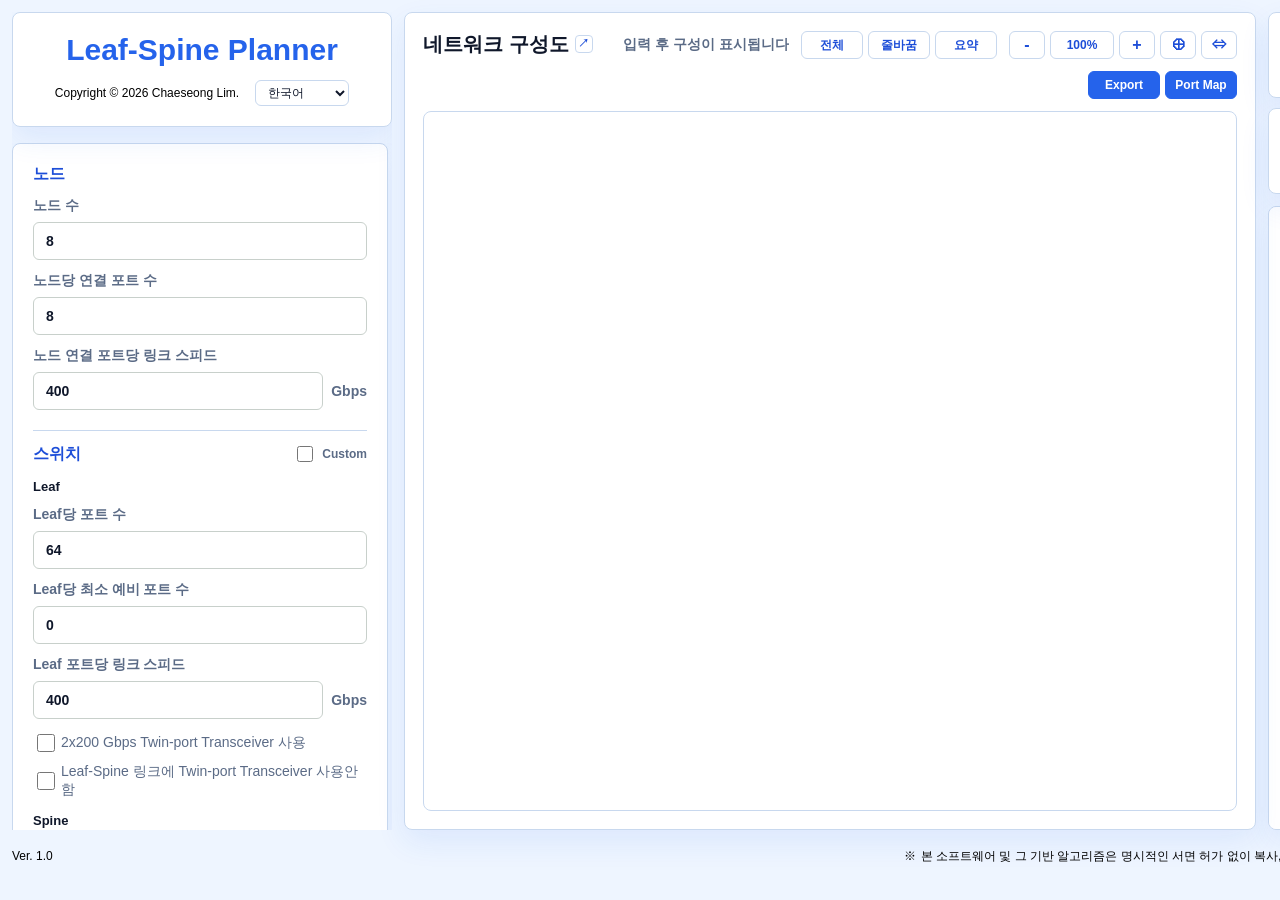
==== commit 1c809485: "Add ECMP path validation coverage" ====
--- a/index.html
+++ b/index.html
@@ -237,7 +237,7 @@
         </section>
       </section>
       <footer class="app-footer">
-        <span class="app-footer-version" data-i18n="meta.footerVersion">Ver. 1.0</span>
+        <span class="app-footer-version" data-i18n="meta.footerVersion">Ver. 2.0</span>
         <div class="app-footer-right">
           <p class="app-footer-notice">
             <span class="app-footer-notice-text" data-i18n="meta.footerNotice">This software and its underlying algorithms may not be copied, modified, distributed, reverse engineered, or used to create derivative works without explicit written permission.</span>
@@ -254,6 +254,7 @@
 
     <script src="assets/js/i18n.js"></script>
     <script src="assets/js/calculator.js"></script>
+    <script src="assets/js/result-details.js"></script>
     <script src="assets/js/input-state.js"></script>
     <script src="assets/js/export-utils.js"></script>
     <script src="assets/js/render-scheduler.js"></script>
--- a/assets/css/styles.css
+++ b/assets/css/styles.css
@@ -17,7 +17,7 @@
   --leaf: #2563eb;
   --spine: #b45309;
   --server: #475569;
-  --footer-bottom-offset: 10px;
+  --footer-bottom-offset: 20px;
   --footer-reserved-height: 30px;
   --footer-content-gap: 20px;
   --body-horizontal-scrollbar-height: 0px;
